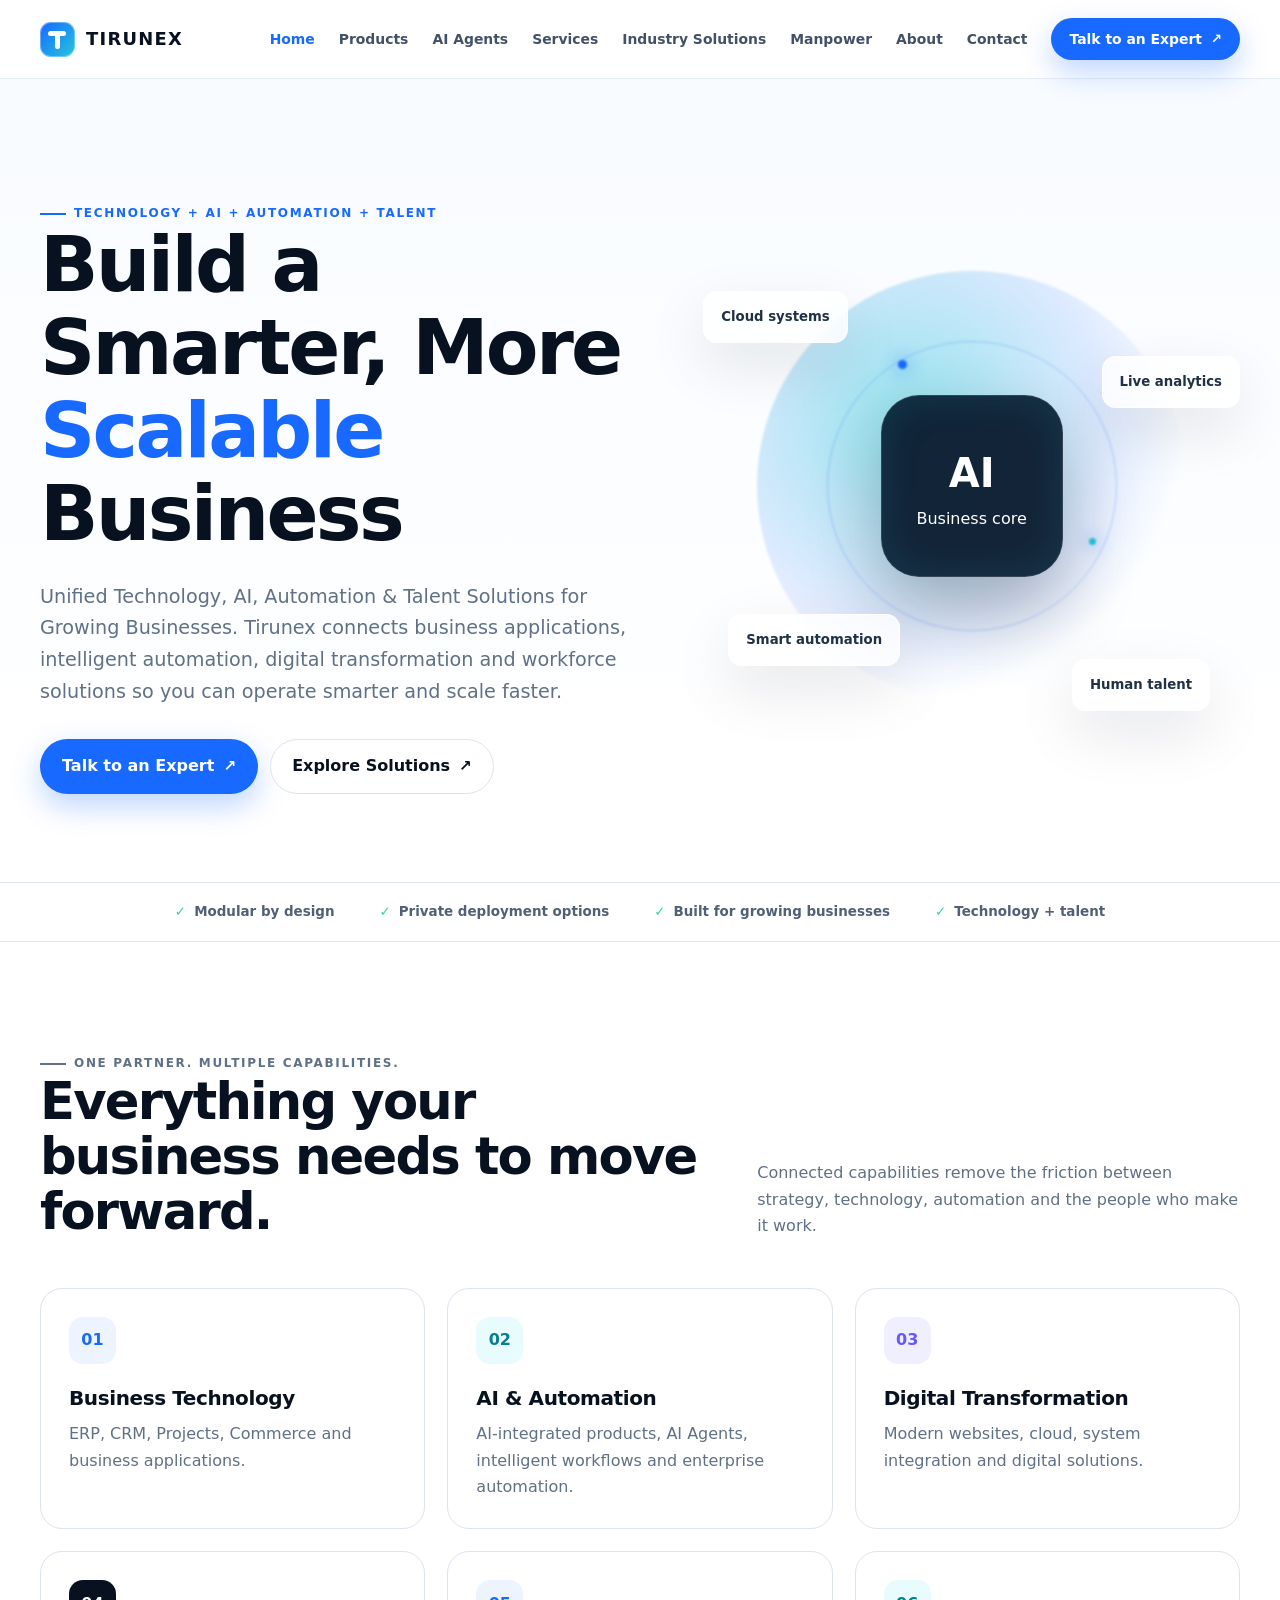
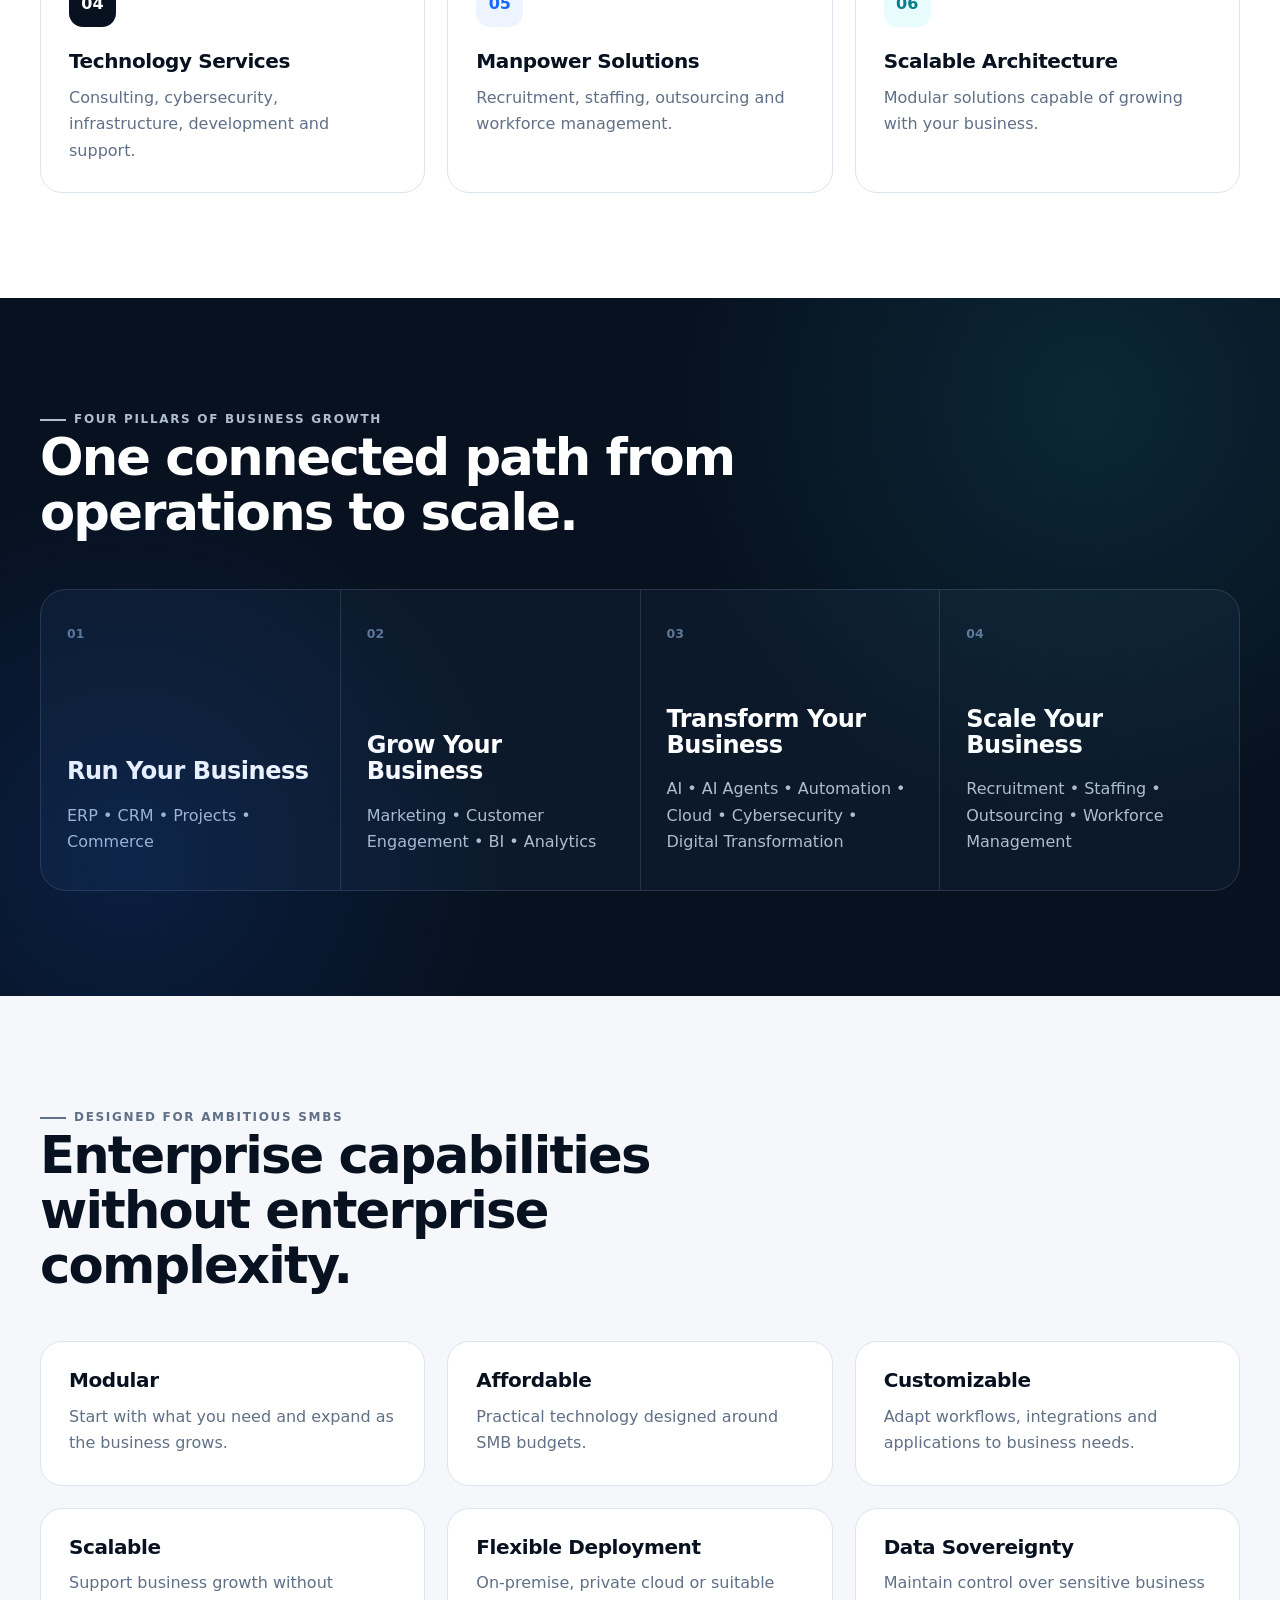
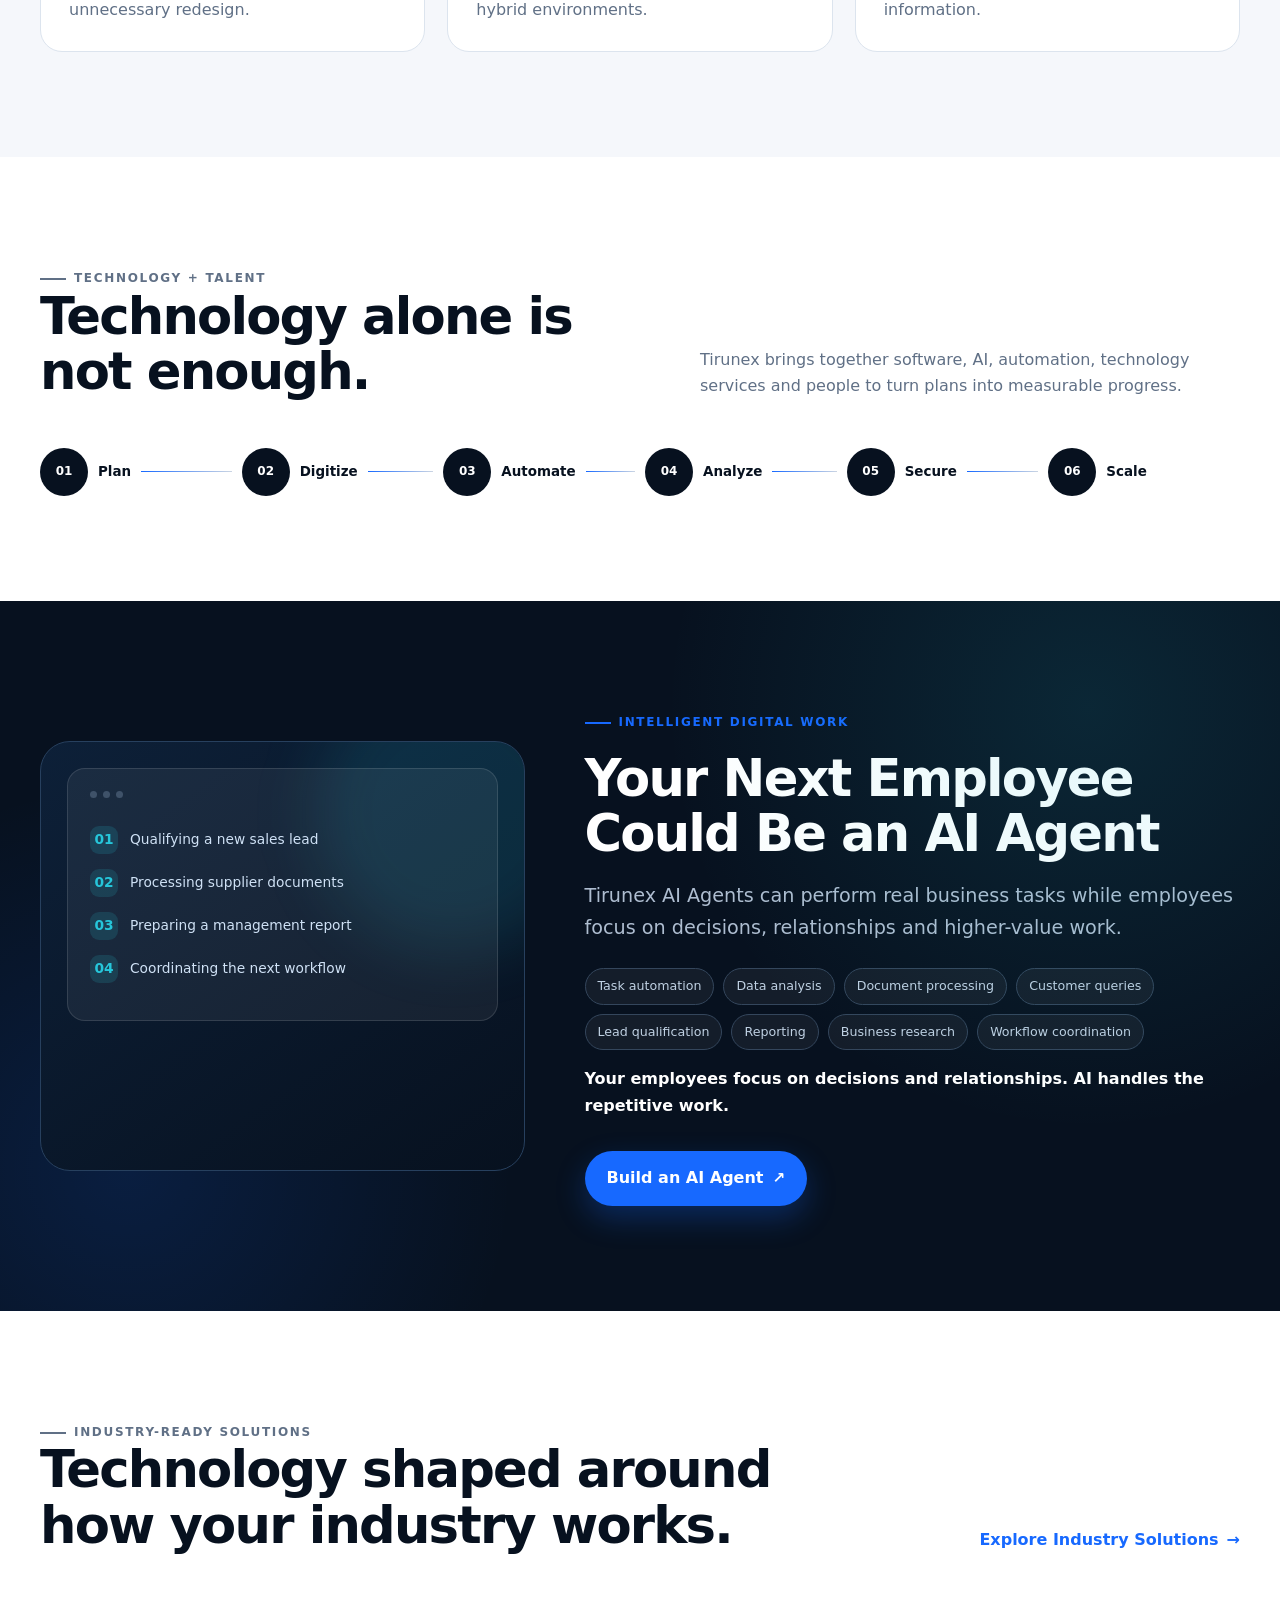
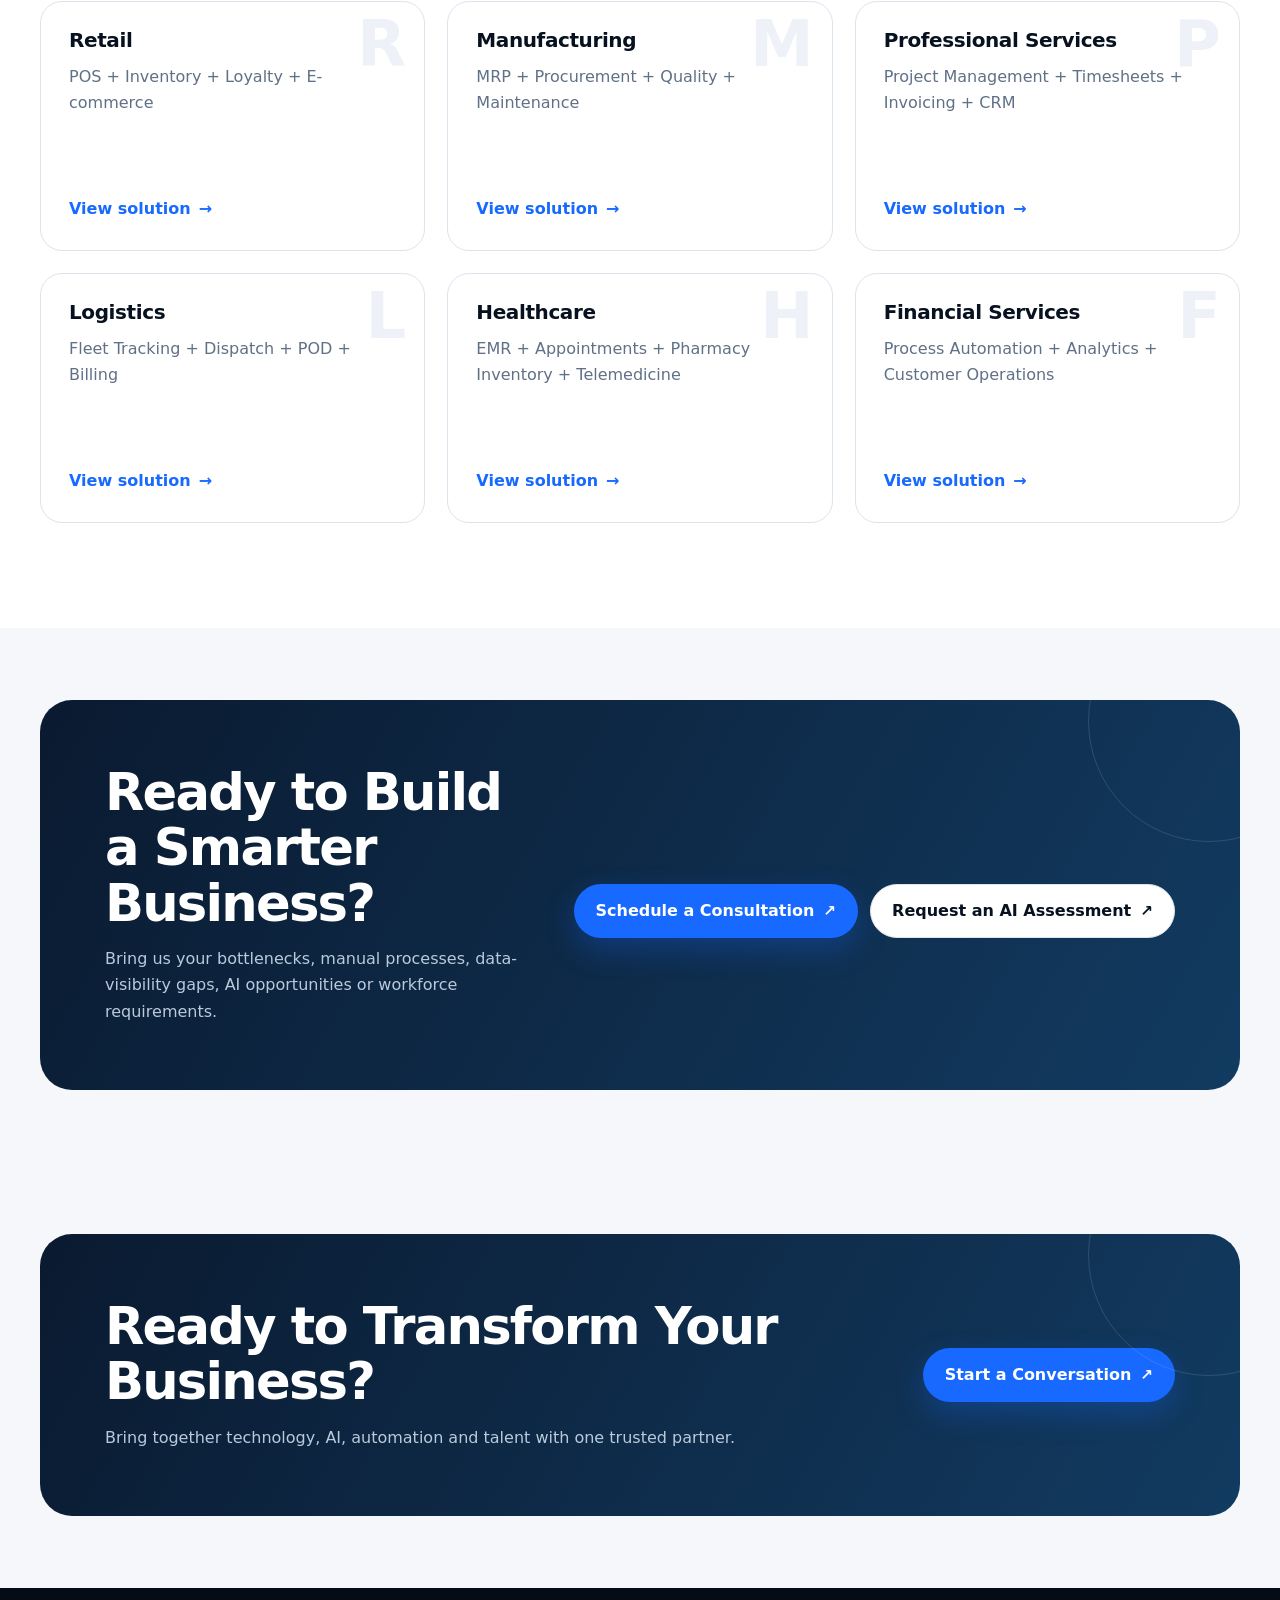
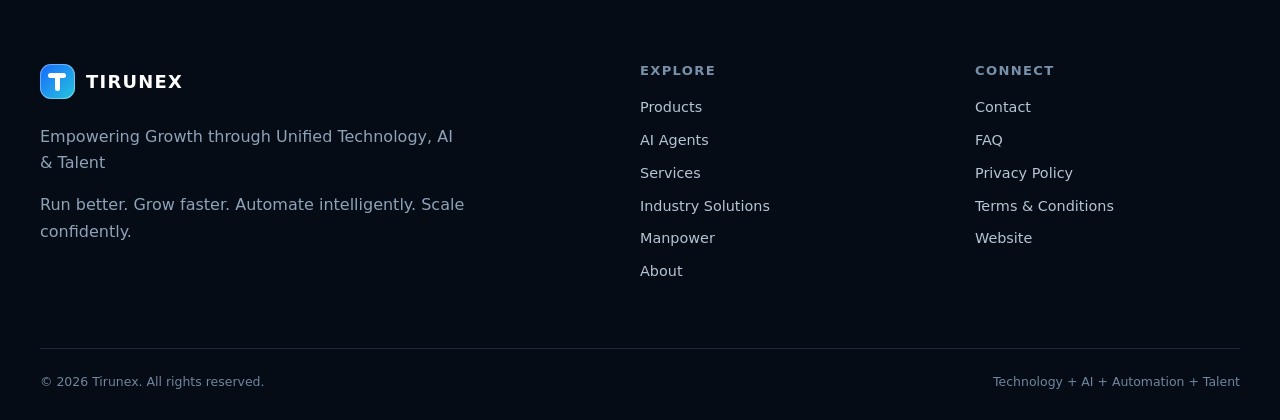
==== index.html @ 5aa8005c "Add new pages for Industries, Manpower, Services, Privacy Policy, Terms & Conditions, and Products; " ====
<!doctype html><html lang="en"><head><meta charset="utf-8"><meta name="viewport" content="width=device-width,initial-scale=1"><title>Tirunex | Technology, AI, Automation & Talent</title><meta name="description" content="Unified technology, AI, automation and talent solutions that help growing businesses run better and scale confidently."><meta property="og:title" content="Tirunex - Build a Smarter, More Scalable Business"><meta property="og:description" content="Technology, AI, automation and talent solutions for growing businesses."><meta property="og:type" content="website"><link rel="canonical" href="https://your-domain.example/"><link rel="icon" href="assets/favicon.svg"><link rel="stylesheet" href="css/style.css"><link rel="stylesheet" href="css/responsive.css"><script src="js/main.js" defer></script></head><body data-page="home"><div data-header></div><main id="main">
<section class="hero"><div class="container hero-grid"><div class="hero-copy reveal"><p class="eyebrow">Technology + AI + Automation + Talent</p><h1>Build a Smarter, More <em>Scalable</em> Business</h1><p class="lead">Unified Technology, AI, Automation & Talent Solutions for Growing Businesses. Tirunex connects business applications, intelligent automation, digital transformation and workforce solutions so you can operate smarter and scale faster.</p><div class="btn-row"><a class="btn btn-primary" href="contact.html#contact-form">Talk to an Expert</a><a class="btn btn-secondary" href="#capabilities">Explore Solutions</a></div></div><div class="hero-art reveal" aria-label="Conceptual visualization connecting AI, cloud, analytics, automation and people"><div class="orb orb-a"></div><div class="orb orb-b"></div><div class="core"><span><strong>AI</strong>Business core</span></div><div class="float-card fc-1">Cloud systems</div><div class="float-card fc-2">Live analytics</div><div class="float-card fc-3">Smart automation</div><div class="float-card fc-4">Human talent</div></div></div></section>
<div class="trust-strip"><div class="container trust-items"><span>Modular by design</span><span>Private deployment options</span><span>Built for growing businesses</span><span>Technology + talent</span></div></div>
<section class="section" id="capabilities"><div class="container"><div class="section-head reveal"><div><p class="eyebrow">One partner. Multiple capabilities.</p><h2>Everything your business needs to move forward.</h2></div><p>Connected capabilities remove the friction between strategy, technology, automation and the people who make it work.</p></div><div class="grid-3"><article class="card reveal"><span class="icon">01</span><h3>Business Technology</h3><p>ERP, CRM, Projects, Commerce and business applications.</p></article><article class="card reveal"><span class="icon cyan">02</span><h3>AI & Automation</h3><p>AI-integrated products, AI Agents, intelligent workflows and enterprise automation.</p></article><article class="card reveal"><span class="icon indigo">03</span><h3>Digital Transformation</h3><p>Modern websites, cloud, system integration and digital solutions.</p></article><article class="card reveal"><span class="icon dark">04</span><h3>Technology Services</h3><p>Consulting, cybersecurity, infrastructure, development and support.</p></article><article class="card reveal"><span class="icon">05</span><h3>Manpower Solutions</h3><p>Recruitment, staffing, outsourcing and workforce management.</p></article><article class="card reveal"><span class="icon cyan">06</span><h3>Scalable Architecture</h3><p>Modular solutions capable of growing with your business.</p></article></div></div></section>
<section class="section section-dark"><div class="container"><div class="section-head reveal"><div><p class="eyebrow">Four pillars of business growth</p><h2>One connected path from operations to scale.</h2></div></div><div class="pillar-grid reveal"><article class="pillar"><span class="num">01</span><h3>Run Your Business</h3><p>ERP &bull; CRM &bull; Projects &bull; Commerce</p></article><article class="pillar"><span class="num">02</span><h3>Grow Your Business</h3><p>Marketing &bull; Customer Engagement &bull; BI &bull; Analytics</p></article><article class="pillar"><span class="num">03</span><h3>Transform Your Business</h3><p>AI &bull; AI Agents &bull; Automation &bull; Cloud &bull; Cybersecurity &bull; Digital Transformation</p></article><article class="pillar"><span class="num">04</span><h3>Scale Your Business</h3><p>Recruitment &bull; Staffing &bull; Outsourcing &bull; Workforce Management</p></article></div></div></section>
<section class="section section-muted"><div class="container"><div class="section-head reveal"><div><p class="eyebrow">Designed for ambitious SMBs</p><h2>Enterprise capabilities without enterprise complexity.</h2></div></div><div class="grid-3"><article class="card reveal"><h3>Modular</h3><p>Start with what you need and expand as the business grows.</p></article><article class="card reveal"><h3>Affordable</h3><p>Practical technology designed around SMB budgets.</p></article><article class="card reveal"><h3>Customizable</h3><p>Adapt workflows, integrations and applications to business needs.</p></article><article class="card reveal"><h3>Scalable</h3><p>Support business growth without unnecessary redesign.</p></article><article class="card reveal"><h3>Flexible Deployment</h3><p>On-premise, private cloud or suitable hybrid environments.</p></article><article class="card reveal"><h3>Data Sovereignty</h3><p>Maintain control over sensitive business information.</p></article></div></div></section>
<section class="section"><div class="container"><div class="section-head reveal"><div><p class="eyebrow">Technology + Talent</p><h2>Technology alone is not enough.</h2></div><p>Tirunex brings together software, AI, automation, technology services and people to turn plans into measurable progress.</p></div><div class="process reveal" aria-label="Tirunex transformation process"> <div class="process-step"><span>01</span><strong>Plan</strong></div><div class="process-step"><span>02</span><strong>Digitize</strong></div><div class="process-step"><span>03</span><strong>Automate</strong></div><div class="process-step"><span>04</span><strong>Analyze</strong></div><div class="process-step"><span>05</span><strong>Secure</strong></div><div class="process-step"><span>06</span><strong>Scale</strong></div></div></div></section>
<section class="section section-dark"><div class="container ai-panel"><div class="ai-visual reveal" aria-label="Conceptual AI Agent activity panel"><div class="terminal"><div class="terminal-bar"><i></i><i></i><i></i></div><div class="agent-line"><b>01</b><span>Qualifying a new sales lead</span></div><div class="agent-line"><b>02</b><span>Processing supplier documents</span></div><div class="agent-line"><b>03</b><span>Preparing a management report</span></div><div class="agent-line"><b>04</b><span>Coordinating the next workflow</span></div></div></div><div class="reveal"><p class="eyebrow">Intelligent digital work</p><h2>Your Next Employee Could Be an AI Agent</h2><p class="lead">Tirunex AI Agents can perform real business tasks while employees focus on decisions, relationships and higher-value work.</p><div class="tag-list"><span class="tag">Task automation</span><span class="tag">Data analysis</span><span class="tag">Document processing</span><span class="tag">Customer queries</span><span class="tag">Lead qualification</span><span class="tag">Reporting</span><span class="tag">Business research</span><span class="tag">Workflow coordination</span></div><p><strong>Your employees focus on decisions and relationships. AI handles the repetitive work.</strong></p><div class="btn-row"><a class="btn btn-primary" href="contact.html?topic=ai-agent#contact-form">Build an AI Agent</a></div></div></div></section>
<section class="section"><div class="container"><div class="section-head reveal"><div><p class="eyebrow">Industry-ready solutions</p><h2>Technology shaped around how your industry works.</h2></div><a class="text-link" href="industries.html">Explore Industry Solutions</a></div><div class="grid-3"><article class="card industry-card reveal"><span class="industry-code">R</span><h3>Retail</h3><p>POS + Inventory + Loyalty + E-commerce</p><a class="text-link" href="industries.html#retail">View solution</a></article><article class="card industry-card reveal"><span class="industry-code">M</span><h3>Manufacturing</h3><p>MRP + Procurement + Quality + Maintenance</p><a class="text-link" href="industries.html#manufacturing">View solution</a></article><article class="card industry-card reveal"><span class="industry-code">P</span><h3>Professional Services</h3><p>Project Management + Timesheets + Invoicing + CRM</p><a class="text-link" href="industries.html#professional-services">View solution</a></article><article class="card industry-card reveal"><span class="industry-code">L</span><h3>Logistics</h3><p>Fleet Tracking + Dispatch + POD + Billing</p><a class="text-link" href="industries.html#logistics">View solution</a></article><article class="card industry-card reveal"><span class="industry-code">H</span><h3>Healthcare</h3><p>EMR + Appointments + Pharmacy Inventory + Telemedicine</p><a class="text-link" href="industries.html#healthcare">View solution</a></article><article class="card industry-card reveal"><span class="industry-code">F</span><h3>Financial Services</h3><p>Process Automation + Analytics + Customer Operations</p><a class="text-link" href="industries.html#financial-services">View solution</a></article></div></div></section>
<section class="section-sm section-muted"><div class="container"><div class="cta-band reveal"><div><h2>Ready to Build a Smarter Business?</h2><p>Bring us your bottlenecks, manual processes, data-visibility gaps, AI opportunities or workforce requirements.</p></div><div class="btn-row"><a class="btn btn-primary" href="contact.html?topic=consultation#contact-form">Schedule a Consultation</a><a class="btn btn-secondary" href="contact.html?topic=ai-assessment#contact-form">Request an AI Assessment</a></div></div></div></section>
</main><div data-footer></div></body></html>
---- css/style.css ----
:root{--ink:#07111f;--navy:#09192d;--navy-2:#0e2945;--paper:#f5f7fb;--white:#fff;--muted:#607086;--line:#dce4ee;--blue:#1769ff;--cyan:#26c6da;--indigo:#6558ff;--green:#35d49a;--radius:22px;--shadow:0 22px 60px rgba(7,17,31,.1);--max:1200px}
*{box-sizing:border-box}html{scroll-behavior:smooth}body{margin:0;background:var(--white);color:var(--ink);font-family:Inter,ui-sans-serif,system-ui,-apple-system,"Segoe UI",sans-serif;font-size:16px;line-height:1.65;-webkit-font-smoothing:antialiased}body.menu-open{overflow:hidden}img,svg{max-width:100%}a{color:inherit;text-decoration:none}button,input,select,textarea{font:inherit}button{cursor:pointer}.container{width:min(calc(100% - 40px),var(--max));margin-inline:auto}.skip-link{position:fixed;z-index:999;left:16px;top:-80px;padding:12px 18px;background:var(--white);color:var(--ink);border-radius:10px}.skip-link:focus{top:12px}.eyebrow{display:inline-flex;align-items:center;gap:8px;margin:0 0 18px;color:var(--blue);font-size:.75rem;font-weight:800;letter-spacing:.14em;text-transform:uppercase}.eyebrow:before{content:"";width:26px;height:2px;background:currentColor}.section{padding:105px 0}.section-sm{padding:72px 0}.section-dark{background:var(--ink);color:var(--white);position:relative;overflow:hidden}.section-dark:before{content:"";position:absolute;inset:0;background:radial-gradient(circle at 85% 15%,rgba(38,198,218,.12),transparent 34%),radial-gradient(circle at 10% 80%,rgba(23,105,255,.15),transparent 30%);pointer-events:none}.section-muted{background:var(--paper)}.section-head{display:flex;justify-content:space-between;align-items:end;gap:40px;margin-bottom:48px}.section-head>div{max-width:760px}.section-head p{max-width:540px;margin:0;color:var(--muted)}.section-dark .section-head p,.section-dark .lead{color:#aebdd0}h1,h2,h3{line-height:1.08;margin:0;letter-spacing:-.035em}h1{font-size:clamp(2.9rem,6vw,5.8rem);font-weight:760}h2{font-size:clamp(2.15rem,4vw,3.8rem);font-weight:740}h3{font-size:1.25rem;letter-spacing:-.02em}.lead{font-size:clamp(1.06rem,1.5vw,1.25rem);color:var(--muted);max-width:720px}.kicker{color:var(--blue);font-weight:750}.btn-row{display:flex;gap:12px;flex-wrap:wrap;margin-top:32px}.btn{min-height:50px;padding:13px 21px;border:1px solid transparent;border-radius:999px;display:inline-flex;align-items:center;justify-content:center;gap:9px;font-weight:750;transition:transform .2s,box-shadow .2s,background .2s}.btn:after{content:"\2197";font-size:.95em}.btn:hover{transform:translateY(-2px)}.btn-primary{background:var(--blue);color:white;box-shadow:0 12px 30px rgba(23,105,255,.28)}.btn-primary:hover{background:#0758e8}.btn-secondary{border-color:var(--line);background:white;color:var(--ink)}.section-dark .btn-secondary{background:transparent;border-color:#526176;color:#fff}.btn-small{min-height:42px;padding:9px 17px}.text-link{color:var(--blue);font-weight:750;display:inline-flex;gap:8px;align-items:center}.text-link:after{content:"\2192"}.site-header{position:sticky;top:0;z-index:100;background:rgba(255,255,255,.9);backdrop-filter:blur(18px);border-bottom:1px solid rgba(220,228,238,.7);transition:box-shadow .2s}.site-header.scrolled{box-shadow:0 10px 35px rgba(7,17,31,.08)}.nav-wrap{height:78px;display:flex;align-items:center;gap:30px}.brand{display:inline-flex;align-items:center;gap:11px;font-weight:850;letter-spacing:.07em;font-size:1.12rem}.brand-mark{width:35px;height:35px;position:relative;border-radius:11px;background:linear-gradient(135deg,var(--blue),var(--cyan));box-shadow:inset 0 0 0 1px rgba(255,255,255,.35)}.brand-mark:before,.brand-mark:after{content:"";position:absolute;background:white;border-radius:3px}.brand-mark:before{width:18px;height:5px;left:8px;top:9px}.brand-mark:after{width:5px;height:18px;left:15px;top:9px}.nav{display:flex;align-items:center;gap:24px;margin-left:auto}.nav a{font-size:.87rem;font-weight:650;color:#425169;white-space:nowrap}.nav a:hover,.nav a.active{color:var(--blue)}.nav .btn{color:white}.menu-toggle{display:none;margin-left:auto;width:46px;height:46px;border:1px solid var(--line);border-radius:50%;background:white;align-items:center;justify-content:center}.menu-toggle span,.menu-toggle span:before,.menu-toggle span:after{width:19px;height:2px;background:var(--ink);display:block;position:relative;transition:.2s}.menu-toggle span:before,.menu-toggle span:after{content:"";position:absolute;left:0}.menu-toggle span:before{top:-6px}.menu-toggle span:after{top:6px}.menu-toggle[aria-expanded=true] span{background:transparent}.menu-toggle[aria-expanded=true] span:before{top:0;transform:rotate(45deg)}.menu-toggle[aria-expanded=true] span:after{top:0;transform:rotate(-45deg)}.hero{min-height:760px;padding:100px 0 88px;background:linear-gradient(180deg,#f8fbff 0%,#fff 90%);position:relative;overflow:hidden}.hero-grid{display:grid;grid-template-columns:1.05fr .95fr;align-items:center;gap:70px}.hero-copy p{margin:25px 0 0}.hero-copy h1 em{font-style:normal;color:var(--blue)}.hero-art{height:520px;position:relative;display:grid;place-items:center}.orb{position:absolute;border-radius:50%;filter:blur(1px)}.orb-a{width:430px;height:430px;background:radial-gradient(circle at 35% 35%,rgba(38,198,218,.48),rgba(23,105,255,.12) 50%,transparent 70%);animation:float 9s ease-in-out infinite}.orb-b{width:290px;height:290px;border:1px solid rgba(23,105,255,.25);animation:spin 24s linear infinite}.orb-b:before,.orb-b:after{content:"";position:absolute;border-radius:50%;background:var(--blue);box-shadow:0 0 18px var(--blue)}.orb-b:before{width:9px;height:9px;top:18px;left:70px}.orb-b:after{width:7px;height:7px;right:20px;bottom:85px;background:var(--cyan)}.core{position:relative;width:182px;height:182px;border-radius:38px;background:rgba(8,24,44,.94);color:white;display:grid;place-items:center;text-align:center;box-shadow:0 35px 70px rgba(7,17,31,.28),inset 0 0 40px rgba(38,198,218,.12);border:1px solid rgba(255,255,255,.15);z-index:2}.core strong{font-size:2.5rem;display:block}.float-card{position:absolute;z-index:3;padding:14px 17px;border:1px solid rgba(255,255,255,.9);background:rgba(255,255,255,.8);backdrop-filter:blur(16px);border-radius:14px;box-shadow:var(--shadow);font-size:.83rem;font-weight:750;color:#203148}.fc-1{top:65px;left:0}.fc-2{right:0;top:130px}.fc-3{bottom:80px;left:25px}.fc-4{right:30px;bottom:35px}.trust-strip{border-block:1px solid var(--line);padding:18px 0}.trust-items{display:flex;justify-content:center;gap:18px 45px;flex-wrap:wrap;color:#516078;font-size:.84rem;font-weight:700}.trust-items span:before{content:"\2713";color:var(--green);margin-right:8px}.grid-2{display:grid;grid-template-columns:repeat(2,1fr);gap:24px}.grid-3{display:grid;grid-template-columns:repeat(3,1fr);gap:22px}.grid-4{display:grid;grid-template-columns:repeat(4,1fr);gap:18px}.card{background:white;border:1px solid var(--line);border-radius:var(--radius);padding:28px;transition:transform .25s,box-shadow .25s,border-color .25s}.card:hover{transform:translateY(-5px);box-shadow:var(--shadow);border-color:#c4d5ec}.card p{margin:12px 0 0;color:var(--muted)}.icon{width:47px;height:47px;display:grid;place-items:center;border-radius:14px;margin-bottom:24px;background:#edf4ff;color:var(--blue);font-weight:850}.icon.cyan{background:#e8fbfd;color:#067e8d}.icon.indigo{background:#f0efff;color:var(--indigo)}.icon.dark{background:var(--ink);color:white}.pillar-grid{display:grid;grid-template-columns:repeat(4,1fr);gap:1px;background:#283548;border:1px solid #283548;border-radius:26px;overflow:hidden}.pillar{min-height:300px;padding:34px 26px;background:#0c192a;display:flex;flex-direction:column}.pillar .num{color:#5f7796;font-size:.78rem;font-weight:800}.pillar h3{font-size:1.5rem;margin:auto 0 18px;color:white}.pillar p{color:#aebdd0;margin:0}.process{display:flex;align-items:center;justify-content:space-between;gap:10px;margin-top:42px}.process-step{flex:1;min-width:0;display:flex;align-items:center;gap:10px}.process-step:not(:last-child):after{content:"";height:1px;background:linear-gradient(90deg,var(--blue),#cbd5e3);flex:1}.process-step span{width:48px;height:48px;flex:0 0 48px;border-radius:50%;display:grid;place-items:center;background:var(--ink);color:white;font-size:.75rem;font-weight:850}.process-step strong{font-size:.84rem}.ai-panel{display:grid;grid-template-columns:.85fr 1.15fr;gap:60px;align-items:center}.ai-visual{background:linear-gradient(145deg,#0d2038,#07111f);min-height:430px;border:1px solid #27405e;border-radius:30px;padding:26px;position:relative;overflow:hidden}.ai-visual:before{content:"";position:absolute;width:280px;height:280px;border-radius:50%;background:rgba(38,198,218,.12);filter:blur(30px);right:-70px;top:-70px}.terminal{position:relative;background:rgba(255,255,255,.06);border:1px solid rgba(255,255,255,.12);border-radius:18px;padding:22px;color:#cfe1f5}.terminal-bar{display:flex;gap:6px;margin-bottom:28px}.terminal-bar i{width:7px;height:7px;border-radius:50%;background:#3f5269}.agent-line{display:flex;align-items:center;gap:12px;margin:15px 0;font-size:.86rem}.agent-line b{display:grid;place-items:center;width:28px;height:28px;border-radius:9px;background:rgba(38,198,218,.15);color:var(--cyan)}.tag-list{display:flex;gap:9px;flex-wrap:wrap;margin-top:24px}.tag{border:1px solid var(--line);border-radius:999px;padding:7px 12px;font-size:.79rem;color:#4b5b70;background:#fff}.section-dark .tag{background:rgba(255,255,255,.05);border-color:#34465c;color:#bfd0e2}.industry-card{min-height:250px;display:flex;flex-direction:column;position:relative;overflow:hidden}.industry-card .text-link{margin-top:auto;padding-top:24px}.industry-code{position:absolute;right:18px;top:10px;color:#eef2f8;font-weight:900;font-size:4rem;line-height:1}.cta-band{border-radius:32px;background:linear-gradient(120deg,#0a1a30,#123b61);color:white;padding:65px;display:grid;grid-template-columns:1fr auto;gap:40px;align-items:center;position:relative;overflow:hidden}.cta-band:after{content:"";position:absolute;width:240px;height:240px;border:1px solid rgba(255,255,255,.13);border-radius:50%;right:-90px;top:-100px}.cta-band p{color:#b9cadc;margin:15px 0 0}.page-hero{padding:105px 0 82px;background:var(--ink);color:white;position:relative;overflow:hidden}.page-hero:after{content:"";position:absolute;width:620px;height:620px;right:-230px;top:-350px;border-radius:50%;background:radial-gradient(circle,rgba(38,198,218,.24),rgba(23,105,255,.08) 50%,transparent 70%)}.page-hero .container{position:relative;z-index:1}.page-hero h1{max-width:900px}.page-hero p{color:#b4c3d5;margin:25px 0 0}.breadcrumbs{font-size:.78rem;color:#8fa3bb;margin-bottom:32px}.breadcrumbs a{color:#b9cadc}.product-nav{position:sticky;top:78px;z-index:50;background:rgba(255,255,255,.94);border-bottom:1px solid var(--line);overflow:auto}.product-nav .container{display:flex;gap:25px;white-space:nowrap}.product-nav a{padding:16px 0;font-size:.82rem;font-weight:700;color:#5c6b7f}.product-nav a:hover{color:var(--blue)}.product-block{display:grid;grid-template-columns:.72fr 1.28fr;gap:55px;align-items:start;padding:50px 0;border-top:1px solid var(--line)}.product-block:first-child{border-top:0}.product-label{color:var(--blue);font-size:.75rem;font-weight:850;text-transform:uppercase;letter-spacing:.12em}.feature-groups{display:grid;grid-template-columns:repeat(2,1fr);gap:14px}.feature-group{background:var(--paper);border:1px solid var(--line);border-radius:16px;padding:19px}.feature-group strong{display:block;margin-bottom:8px}.feature-group ul,.check-list{list-style:none;margin:0;padding:0}.feature-group li,.check-list li{color:#57677c;font-size:.9rem;margin:6px 0;padding-left:20px;position:relative}.feature-group li:before,.check-list li:before{content:"";position:absolute;left:0;top:.68em;width:6px;height:6px;border-radius:50%;background:var(--cyan)}.concept{margin-top:28px;border:1px solid var(--line);border-radius:22px;background:#f9fbfe;padding:20px}.concept-head{display:flex;justify-content:space-between;font-size:.74rem;color:#718096;margin-bottom:18px}.mini-chart{height:90px;display:flex;align-items:end;gap:8px}.mini-chart i{flex:1;border-radius:5px 5px 2px 2px;background:linear-gradient(var(--cyan),var(--blue));opacity:.8}.workflow{display:grid;grid-template-columns:repeat(7,1fr);align-items:center;gap:28px;margin-top:50px}.workflow-node{position:relative;min-height:130px;padding:20px 12px;border:1px solid #39506b;border-radius:18px;background:rgba(255,255,255,.05);display:grid;place-items:center;text-align:center;font-weight:750}.workflow-node:not(:last-child):after{content:"\2192";position:absolute;right:-25px;color:var(--cyan);font-size:1.4rem}.workflow-node b{display:block;color:var(--cyan);font-size:.72rem;margin-bottom:8px}.security-panel{padding:54px;border:1px solid #31465f;border-radius:30px;background:linear-gradient(145deg,rgba(23,105,255,.12),rgba(255,255,255,.03));display:grid;grid-template-columns:1fr 1fr;gap:55px}.service-row{display:grid;grid-template-columns:120px 1fr 1.3fr;gap:38px;padding:36px 0;border-top:1px solid var(--line)}.service-num{font-size:.78rem;color:var(--blue);font-weight:850}.service-row .tag-list{margin-top:0}.industry-detail{display:grid;grid-template-columns:.8fr 1.2fr;gap:55px;padding:75px 0;border-bottom:1px solid var(--line)}.industry-detail:nth-child(even){direction:rtl}.industry-detail>*{direction:ltr}.industry-side{padding:28px;border-radius:24px;background:var(--ink);color:white}.industry-side p{color:#aebdd0}.detail-grid{display:grid;grid-template-columns:repeat(2,1fr);gap:14px}.detail-card{padding:20px;background:var(--paper);border-radius:16px}.detail-card small{display:block;color:var(--blue);font-weight:850;text-transform:uppercase;letter-spacing:.1em}.detail-card p{margin:7px 0 0;color:var(--muted)}.quote{font-size:clamp(1.7rem,3.5vw,3rem);line-height:1.2;letter-spacing:-.035em}.form-wrap{display:grid;grid-template-columns:.7fr 1.3fr;gap:70px}.form-card{border:1px solid var(--line);border-radius:28px;padding:36px;box-shadow:var(--shadow)}.field-grid{display:grid;grid-template-columns:repeat(2,1fr);gap:20px}.field{display:flex;flex-direction:column;gap:7px}.field.full{grid-column:1/-1}.field label{font-size:.84rem;font-weight:750}.field input,.field select,.field textarea{width:100%;border:1px solid #cfd9e6;border-radius:12px;padding:13px 14px;background:#fbfcfe;color:var(--ink);outline:none}.field textarea{min-height:135px;resize:vertical}.field input:focus,.field select:focus,.field textarea:focus{border-color:var(--blue);box-shadow:0 0 0 3px rgba(23,105,255,.12)}.field-error{min-height:1em;color:#b42318;font-size:.76rem}.form-status{margin-top:17px;padding:12px 15px;border-radius:10px;display:none}.form-status.success{display:block;background:#eafbf4;color:#087b55}.form-status.error{display:block;background:#fff0ef;color:#a72b22}.faq-list{max-width:900px;margin:auto}.faq-item{border-bottom:1px solid var(--line)}.faq-button{width:100%;padding:26px 5px;border:0;background:none;display:flex;justify-content:space-between;text-align:left;gap:20px;font-weight:750;color:var(--ink)}.faq-button span:last-child{font-size:1.4rem;color:var(--blue);transition:transform .2s}.faq-button[aria-expanded=true] span:last-child{transform:rotate(45deg)}.faq-panel{display:grid;grid-template-rows:0fr;transition:grid-template-rows .25s}.faq-panel>div{overflow:hidden}.faq-panel p{color:var(--muted);margin:0;padding:0 38px 25px 5px}.faq-panel.open{grid-template-rows:1fr}.legal{max-width:820px}.legal h2{font-size:1.65rem;margin-top:42px}.legal p,.legal li{color:var(--muted)}.notice{padding:18px;border-left:3px solid var(--blue);background:#edf4ff;border-radius:0 12px 12px 0}.site-footer{background:#050c16;color:white;padding:76px 0 28px}.footer-grid{display:grid;grid-template-columns:1.4fr .7fr .7fr;gap:70px}.footer-brand p{color:#8fa2b8;max-width:430px}.footer-links h3{font-size:.82rem;text-transform:uppercase;letter-spacing:.1em;color:#7890a9;margin-bottom:18px}.footer-links a{display:block;color:#b6c4d4;margin:9px 0;font-size:.9rem}.footer-links a:hover{color:white}.footer-bottom{margin-top:55px;padding-top:23px;border-top:1px solid #1d2a3b;display:flex;justify-content:space-between;color:#71859e;font-size:.78rem}.to-top{position:fixed;right:20px;bottom:20px;width:46px;height:46px;border:0;border-radius:50%;background:var(--ink);color:white;box-shadow:var(--shadow);opacity:0;pointer-events:none;transform:translateY(10px);transition:.2s;z-index:80}.to-top.show{opacity:1;pointer-events:auto;transform:none}.reveal{opacity:1;transform:none}.reveal-ready .reveal{opacity:0;transform:translateY(18px);transition:opacity .55s,transform .55s}.reveal-ready .reveal.visible{opacity:1;transform:none}.sr-only{position:absolute;width:1px;height:1px;padding:0;margin:-1px;overflow:hidden;clip:rect(0,0,0,0);white-space:nowrap;border:0}:focus-visible{outline:3px solid rgba(23,105,255,.45);outline-offset:3px}
@keyframes float{50%{transform:translateY(-16px) scale(1.02)}}@keyframes spin{to{transform:rotate(360deg)}}
@media(prefers-reduced-motion:reduce){html{scroll-behavior:auto}*,*:before,*:after{animation:none!important;transition:none!important}.reveal{opacity:1;transform:none}}
---- css/responsive.css ----
@media(max-width:1080px){.nav{gap:15px}.nav a{font-size:.8rem}.nav .btn{display:none}.hero-grid{gap:30px}.grid-4{grid-template-columns:repeat(2,1fr)}.pillar-grid{grid-template-columns:repeat(2,1fr)}.workflow{grid-template-columns:repeat(4,1fr)}.workflow-node:nth-child(4):after{display:none}.service-row{grid-template-columns:70px 1fr 1.2fr}}
@media(max-width:820px){.section{padding:78px 0}.nav-wrap{height:70px}.menu-toggle{display:flex}.nav{position:fixed;inset:70px 0 auto 0;display:flex;flex-direction:column;align-items:stretch;gap:0;padding:18px 20px 28px;background:white;border-bottom:1px solid var(--line);box-shadow:0 20px 50px rgba(7,17,31,.12);transform:translateY(-130%);visibility:hidden;transition:.25s}.nav.open{transform:none;visibility:visible}.nav a{padding:11px;font-size:1rem}.nav .btn{display:flex;margin-top:10px}.hero{min-height:auto;padding:75px 0}.hero-grid,.ai-panel,.form-wrap,.security-panel{grid-template-columns:1fr}.hero-art{height:410px;order:-1}.orb-a{width:330px;height:330px}.section-head{display:block}.section-head p{margin-top:18px}.grid-3{grid-template-columns:repeat(2,1fr)}.process{flex-wrap:wrap}.process-step{flex-basis:30%}.process-step:nth-child(3):after{display:none}.cta-band{grid-template-columns:1fr;padding:45px}.product-nav{top:70px}.product-block,.industry-detail,.industry-detail:nth-child(even){grid-template-columns:1fr;direction:ltr}.service-row{grid-template-columns:50px 1fr}.service-row .tag-list{grid-column:2}.workflow{grid-template-columns:repeat(2,1fr)}.workflow-node:nth-child(2n):after{display:none}.workflow-node:nth-child(4):after{display:none}.footer-grid{grid-template-columns:1.2fr 1fr}.footer-brand{grid-column:1/-1}}
@media(max-width:560px){.container{width:min(calc(100% - 28px),var(--max))}h1{font-size:2.7rem}.hero{padding-top:55px}.hero-art{height:330px}.core{width:145px;height:145px;border-radius:30px}.core strong{font-size:2rem}.orb-a{width:260px;height:260px}.orb-b{width:220px;height:220px}.float-card{font-size:.7rem;padding:10px}.fc-1{top:30px}.fc-2{top:85px}.fc-3{bottom:50px}.fc-4{bottom:15px}.grid-2,.grid-3,.grid-4,.feature-groups,.detail-grid,.field-grid,.pillar-grid{grid-template-columns:1fr}.pillar{min-height:230px}.process{display:block}.process-step{margin:0 0 12px}.process-step:not(:last-child):after{height:28px;width:1px;position:absolute;left:24px;margin-top:48px}.workflow{grid-template-columns:1fr;gap:34px}.workflow-node{min-height:90px}.workflow-node:not(:last-child):after,.workflow-node:nth-child(2n):after,.workflow-node:nth-child(4):after{display:block;content:"\2193";right:50%;bottom:-31px;top:auto}.cta-band{padding:36px 24px}.btn-row .btn{width:100%}.page-hero{padding:75px 0 60px}.product-block{gap:28px}.service-row{grid-template-columns:1fr;gap:12px}.service-row .tag-list{grid-column:1}.industry-detail{padding:50px 0}.security-panel,.form-card{padding:25px}.footer-grid{grid-template-columns:1fr;gap:35px}.footer-brand{grid-column:auto}.footer-bottom{display:block}.footer-bottom span{display:block;margin-top:8px}}

body{overflow-x:hidden}@media(max-width:560px){.hero-grid>*,.form-wrap>*,.field-grid>*{min-width:0}.eyebrow{max-width:100%;flex-wrap:wrap}.float-card{max-width:112px}}
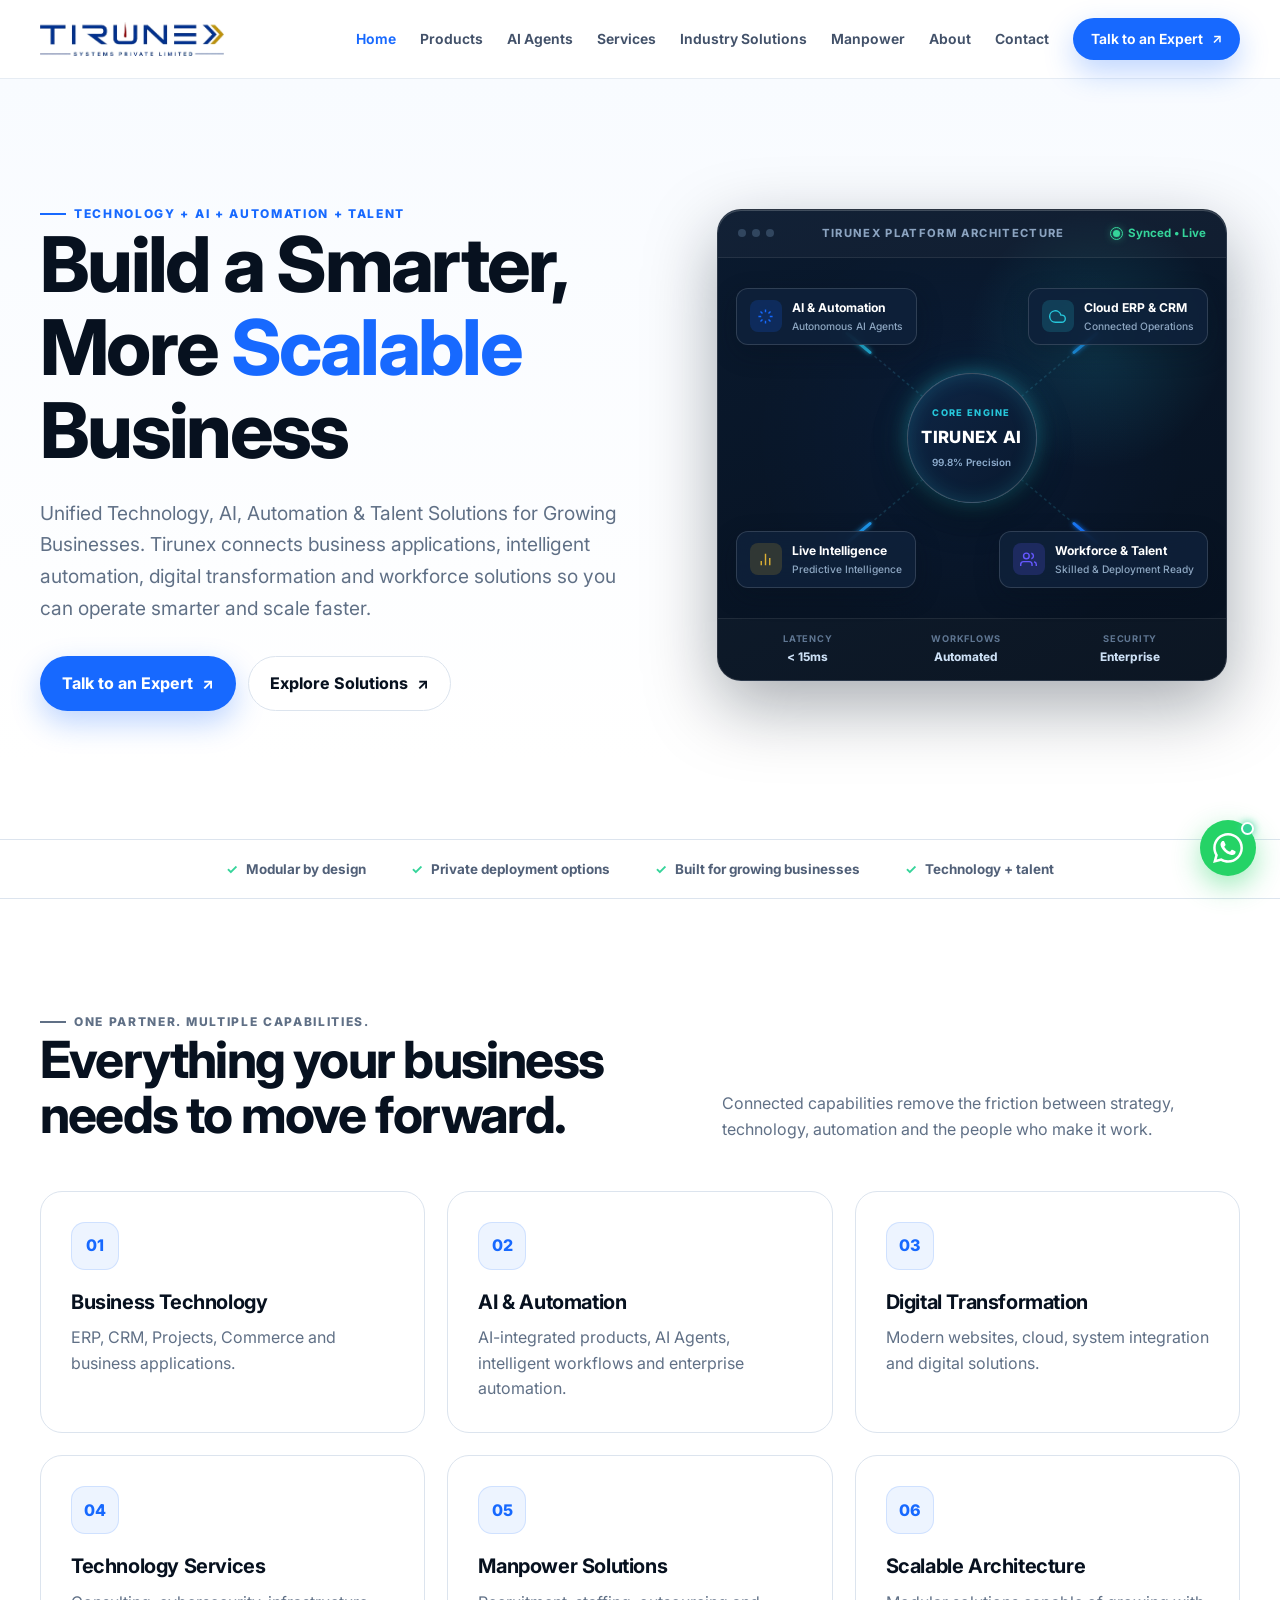
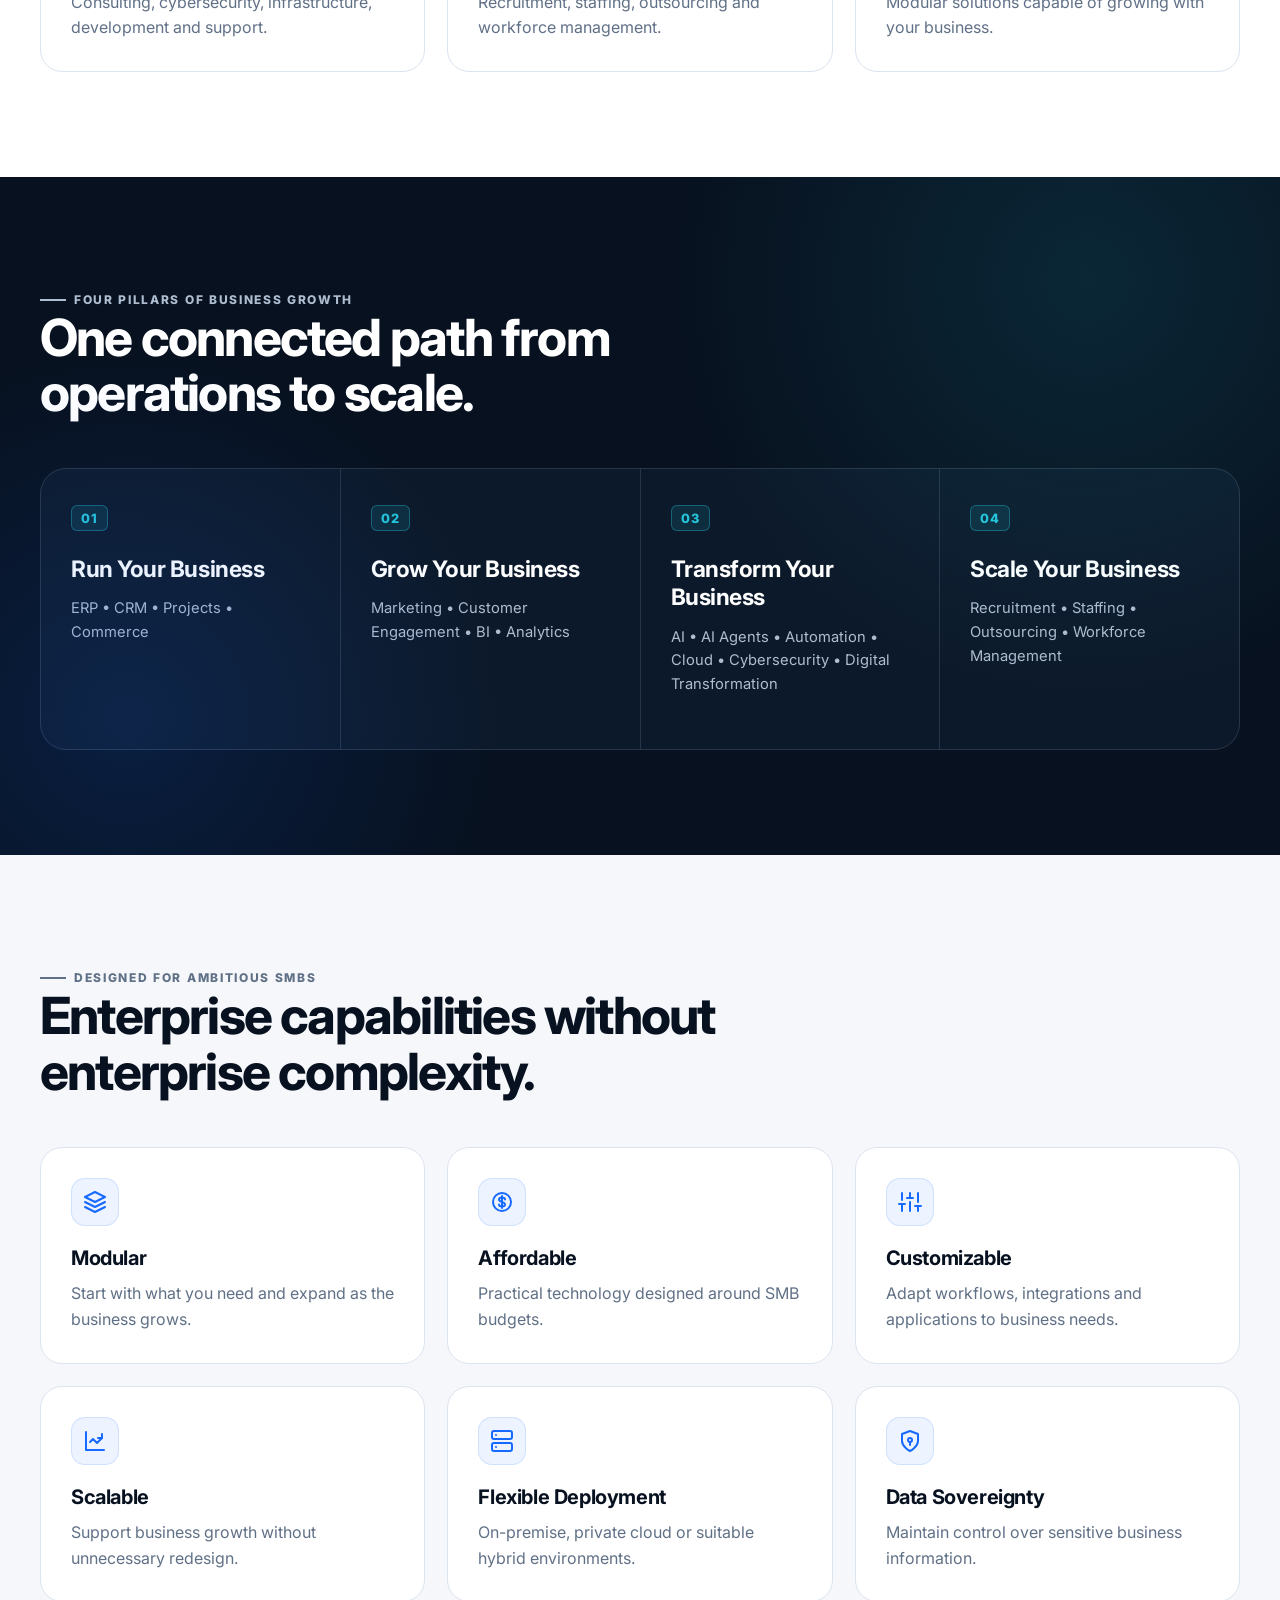
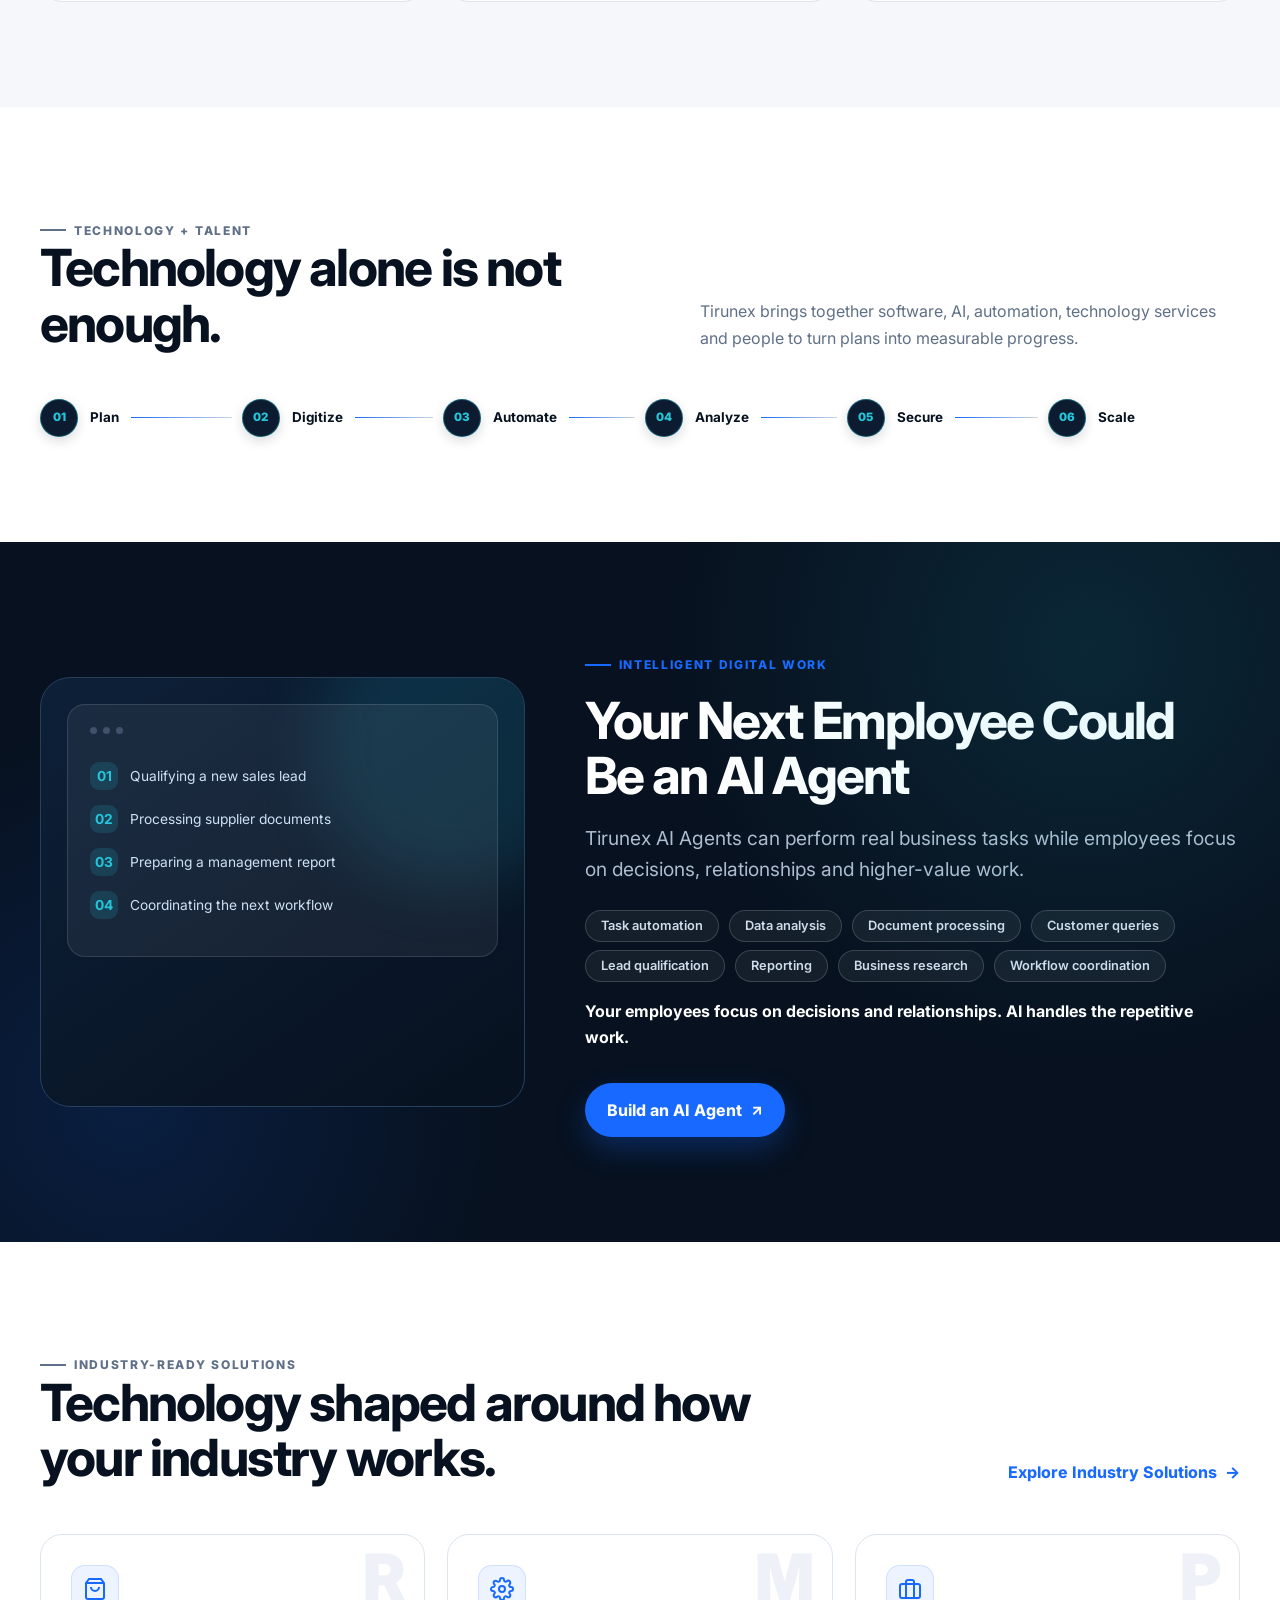
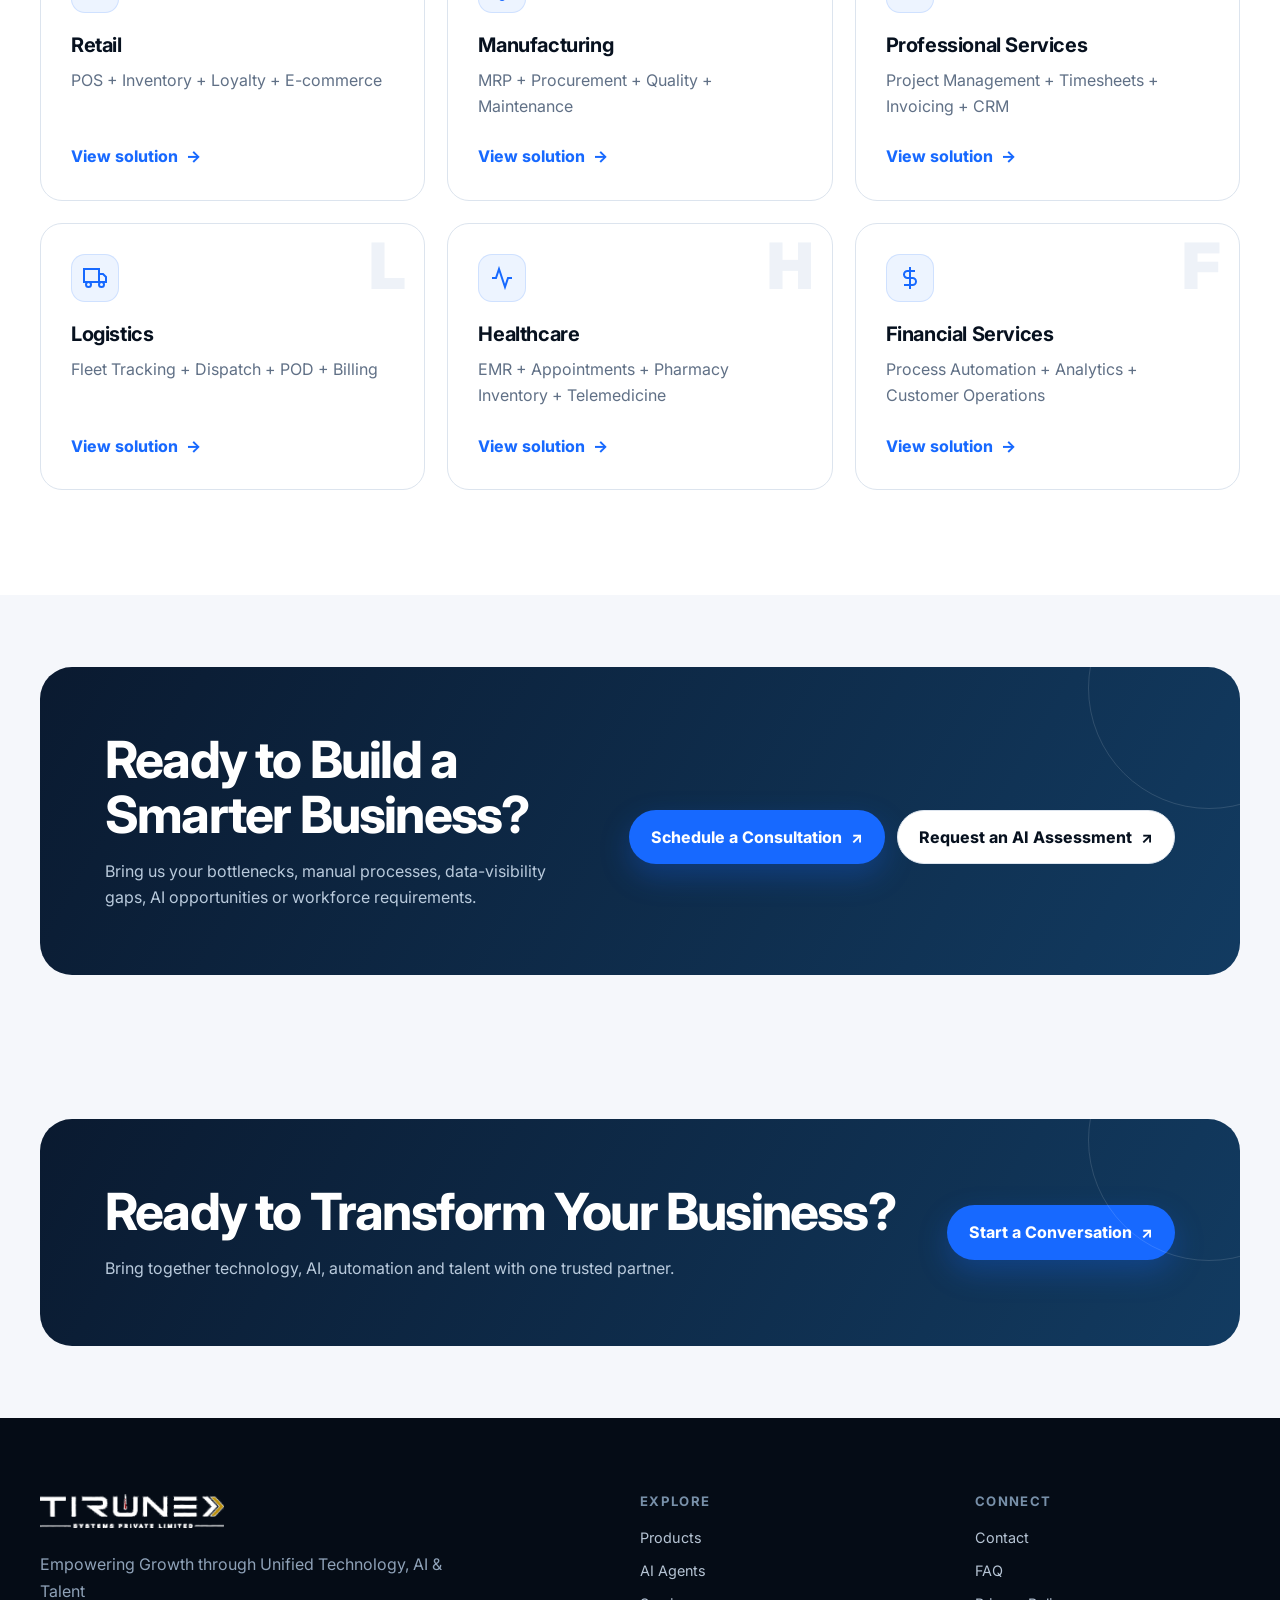
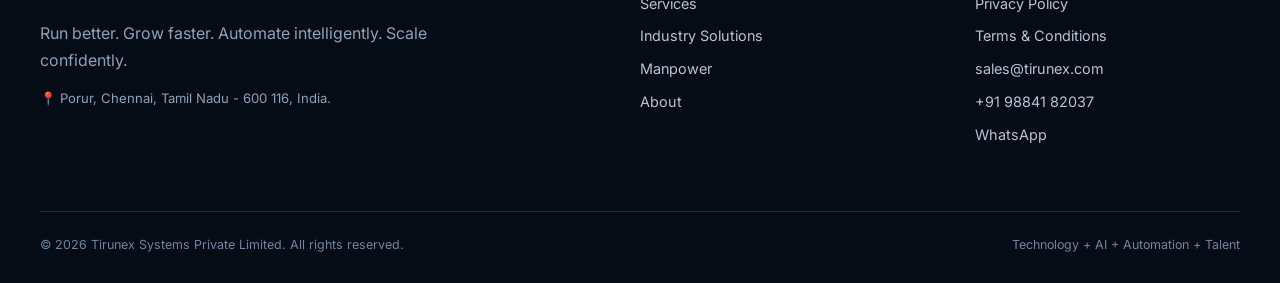
==== commit 612d2339: "Update website content, pages, styling, and brand assets" ====
--- a/index.html
+++ b/index.html
@@ -1,11 +1,11 @@
-<!doctype html><html lang="en"><head><meta charset="utf-8"><meta name="viewport" content="width=device-width,initial-scale=1"><title>Tirunex | Technology, AI, Automation & Talent</title><meta name="description" content="Unified technology, AI, automation and talent solutions that help growing businesses run better and scale confidently."><meta property="og:title" content="Tirunex - Build a Smarter, More Scalable Business"><meta property="og:description" content="Technology, AI, automation and talent solutions for growing businesses."><meta property="og:type" content="website"><link rel="canonical" href="https://your-domain.example/"><link rel="icon" href="assets/favicon.svg"><link rel="stylesheet" href="css/style.css"><link rel="stylesheet" href="css/responsive.css"><script src="js/main.js" defer></script></head><body data-page="home"><div data-header></div><main id="main">
-<section class="hero"><div class="container hero-grid"><div class="hero-copy reveal"><p class="eyebrow">Technology + AI + Automation + Talent</p><h1>Build a Smarter, More <em>Scalable</em> Business</h1><p class="lead">Unified Technology, AI, Automation & Talent Solutions for Growing Businesses. Tirunex connects business applications, intelligent automation, digital transformation and workforce solutions so you can operate smarter and scale faster.</p><div class="btn-row"><a class="btn btn-primary" href="contact.html#contact-form">Talk to an Expert</a><a class="btn btn-secondary" href="#capabilities">Explore Solutions</a></div></div><div class="hero-art reveal" aria-label="Conceptual visualization connecting AI, cloud, analytics, automation and people"><div class="orb orb-a"></div><div class="orb orb-b"></div><div class="core"><span><strong>AI</strong>Business core</span></div><div class="float-card fc-1">Cloud systems</div><div class="float-card fc-2">Live analytics</div><div class="float-card fc-3">Smart automation</div><div class="float-card fc-4">Human talent</div></div></div></section>
+<!doctype html><html lang="en"><head><meta charset="utf-8"><meta name="viewport" content="width=device-width,initial-scale=1"><title>Tirunex | Technology, AI, Automation & Talent</title><meta name="description" content="Unified technology, AI, automation and talent solutions that help growing businesses run better and scale confidently."><meta property="og:title" content="Tirunex - Build a Smarter, More Scalable Business"><meta property="og:description" content="Technology, AI, automation and talent solutions for growing businesses."><meta property="og:type" content="website"><link rel="canonical" href="https://www.tirunex.com/"><link rel="icon" href="assets/favicon.svg"><link rel="preconnect" href="https://fonts.googleapis.com"><link rel="preconnect" href="https://fonts.gstatic.com" crossorigin><link href="https://fonts.googleapis.com/css2?family=Inter:wght@400;500;600;700;800&display=swap" rel="stylesheet"><link rel="stylesheet" href="css/style.css"><link rel="stylesheet" href="css/responsive.css"><script src="js/main.js" defer></script></head><body data-page="home"><div data-header></div><main id="main">
+<section class="hero"><div class="container hero-grid"><div class="hero-copy reveal"><p class="eyebrow">Technology + AI + Automation + Talent</p><h1>Build a Smarter, More <em>Scalable</em> Business</h1><p class="lead">Unified Technology, AI, Automation & Talent Solutions for Growing Businesses. Tirunex connects business applications, intelligent automation, digital transformation and workforce solutions so you can operate smarter and scale faster.</p><div class="btn-row"><a class="btn btn-primary" href="contact.html#contact-form">Talk to an Expert</a><a class="btn btn-secondary" href="#capabilities">Explore Solutions</a></div></div><div class="hero-visual reveal" aria-label="Tirunex Connected Intelligence Matrix"><div class="console-card"><div class="sheen-sweep"></div><div class="console-header"><div class="console-dots"><span></span><span></span><span></span></div><div class="console-title">TIRUNEX PLATFORM ARCHITECTURE</div><div class="console-status"><span class="status-dot"></span>Synced &bull; Live</div></div><div class="matrix-canvas"><svg class="matrix-svg" viewBox="0 0 460 360" fill="none" xmlns="http://www.w3.org/2000/svg"><defs><linearGradient id="lineBase" x1="0%" y1="0%" x2="100%" y2="100%"><stop offset="0%" stop-color="#3b5980" stop-opacity="0.35"/><stop offset="100%" stop-color="#26c6da" stop-opacity="0.15"/></linearGradient><linearGradient id="packetGrad" x1="0%" y1="0%" x2="100%" y2="100%"><stop offset="0%" stop-color="#26c6da"/><stop offset="100%" stop-color="#1769ff"/></linearGradient><filter id="packetGlow" x="-30%" y="-30%" width="160%" height="160%"><feGaussianBlur stdDeviation="2.5" result="blur"/><feMerge><feMergeNode in="blur"/><feMergeNode in="SourceGraphic"/></feMerge></filter></defs><line x1="105" y1="75" x2="230" y2="180" stroke="url(#lineBase)" stroke-width="1.5" stroke-dasharray="3 3"/><line x1="355" y1="75" x2="230" y2="180" stroke="url(#lineBase)" stroke-width="1.5" stroke-dasharray="3 3"/><line x1="105" y1="285" x2="230" y2="180" stroke="url(#lineBase)" stroke-width="1.5" stroke-dasharray="3 3"/><line x1="355" y1="285" x2="230" y2="180" stroke="url(#lineBase)" stroke-width="1.5" stroke-dasharray="3 3"/><line x1="105" y1="75" x2="230" y2="180" stroke="url(#packetGrad)" stroke-width="3" stroke-linecap="round" class="packet-line packet-1" filter="url(#packetGlow)"/><line x1="355" y1="75" x2="230" y2="180" stroke="url(#packetGrad)" stroke-width="3" stroke-linecap="round" class="packet-line packet-2" filter="url(#packetGlow)"/><line x1="105" y1="285" x2="230" y2="180" stroke="url(#packetGrad)" stroke-width="3" stroke-linecap="round" class="packet-line packet-3" filter="url(#packetGlow)"/><line x1="355" y1="285" x2="230" y2="180" stroke="url(#packetGrad)" stroke-width="3" stroke-linecap="round" class="packet-line packet-4" filter="url(#packetGlow)"/></svg><div class="matrix-core"><div class="core-radar"></div><div class="core-halo"></div><div class="core-inner"><span class="core-kicker">CORE ENGINE</span><strong>TIRUNEX AI</strong><span class="core-metric">99.8% Precision</span></div></div><div class="node node-top-left node-float-a"><div class="node-icon"><svg width="17" height="17" viewBox="0 0 24 24" fill="none" stroke="currentColor" stroke-width="2"><path d="M12 2v4M12 18v4M4.93 4.93l2.83 2.83M16.24 16.24l2.83 2.83M2 12h4M18 12h4M4.93 19.07l2.83-2.83M16.24 7.76l2.83-2.83"/></svg></div><div class="node-meta"><strong>AI & Automation</strong><span>Autonomous AI Agents</span></div></div><div class="node node-top-right node-float-b"><div class="node-icon cyan"><svg width="17" height="17" viewBox="0 0 24 24" fill="none" stroke="currentColor" stroke-width="2"><path d="M18 10h-1.26A8 8 0 1 0 9 20h9a5 5 0 0 0 0-10z"/></svg></div><div class="node-meta"><strong>Cloud ERP & CRM</strong><span>Connected Operations</span></div></div><div class="node node-bottom-left node-float-b"><div class="node-icon gold"><svg width="17" height="17" viewBox="0 0 24 24" fill="none" stroke="currentColor" stroke-width="2"><path d="M18 20V10M12 20V4M6 20v-6"/></svg></div><div class="node-meta"><strong>Live Intelligence</strong><span>Predictive Intelligence</span></div></div><div class="node node-bottom-right node-float-a"><div class="node-icon indigo"><svg width="17" height="17" viewBox="0 0 24 24" fill="none" stroke="currentColor" stroke-width="2"><path d="M17 21v-2a4 4 0 0 0-4-4H5a4 4 0 0 0-4 4v2"/><circle cx="9" cy="7" r="4"/><path d="M23 21v-2a4 4 0 0 0-3-3.87"/><path d="M16 3.13a4 4 0 0 1 0 7.75"/></svg></div><div class="node-meta"><strong>Workforce & Talent</strong><span>Skilled & Deployment Ready</span></div></div></div><div class="console-footer"><div class="telemetry-item"><span class="t-label">Latency</span><span class="t-val">&lt; 15ms</span></div><div class="telemetry-item"><span class="t-label">Workflows</span><span class="t-val">Automated</span></div><div class="telemetry-item"><span class="t-label">Security</span><span class="t-val">Enterprise</span></div></div></div></div></div></section>
 <div class="trust-strip"><div class="container trust-items"><span>Modular by design</span><span>Private deployment options</span><span>Built for growing businesses</span><span>Technology + talent</span></div></div>
-<section class="section" id="capabilities"><div class="container"><div class="section-head reveal"><div><p class="eyebrow">One partner. Multiple capabilities.</p><h2>Everything your business needs to move forward.</h2></div><p>Connected capabilities remove the friction between strategy, technology, automation and the people who make it work.</p></div><div class="grid-3"><article class="card reveal"><span class="icon">01</span><h3>Business Technology</h3><p>ERP, CRM, Projects, Commerce and business applications.</p></article><article class="card reveal"><span class="icon cyan">02</span><h3>AI & Automation</h3><p>AI-integrated products, AI Agents, intelligent workflows and enterprise automation.</p></article><article class="card reveal"><span class="icon indigo">03</span><h3>Digital Transformation</h3><p>Modern websites, cloud, system integration and digital solutions.</p></article><article class="card reveal"><span class="icon dark">04</span><h3>Technology Services</h3><p>Consulting, cybersecurity, infrastructure, development and support.</p></article><article class="card reveal"><span class="icon">05</span><h3>Manpower Solutions</h3><p>Recruitment, staffing, outsourcing and workforce management.</p></article><article class="card reveal"><span class="icon cyan">06</span><h3>Scalable Architecture</h3><p>Modular solutions capable of growing with your business.</p></article></div></div></section>
+<section class="section" id="capabilities"><div class="container"><div class="section-head reveal"><div><p class="eyebrow">One partner. Multiple capabilities.</p><h2>Everything your business needs to move forward.</h2></div><p>Connected capabilities remove the friction between strategy, technology, automation and the people who make it work.</p></div><div class="grid-3"><article class="card reveal"><span class="icon">01</span><h3>Business Technology</h3><p>ERP, CRM, Projects, Commerce and business applications.</p></article><article class="card reveal"><span class="icon">02</span><h3>AI & Automation</h3><p>AI-integrated products, AI Agents, intelligent workflows and enterprise automation.</p></article><article class="card reveal"><span class="icon">03</span><h3>Digital Transformation</h3><p>Modern websites, cloud, system integration and digital solutions.</p></article><article class="card reveal"><span class="icon">04</span><h3>Technology Services</h3><p>Consulting, cybersecurity, infrastructure, development and support.</p></article><article class="card reveal"><span class="icon">05</span><h3>Manpower Solutions</h3><p>Recruitment, staffing, outsourcing and workforce management.</p></article><article class="card reveal"><span class="icon">06</span><h3>Scalable Architecture</h3><p>Modular solutions capable of growing with your business.</p></article></div></div></section>
 <section class="section section-dark"><div class="container"><div class="section-head reveal"><div><p class="eyebrow">Four pillars of business growth</p><h2>One connected path from operations to scale.</h2></div></div><div class="pillar-grid reveal"><article class="pillar"><span class="num">01</span><h3>Run Your Business</h3><p>ERP &bull; CRM &bull; Projects &bull; Commerce</p></article><article class="pillar"><span class="num">02</span><h3>Grow Your Business</h3><p>Marketing &bull; Customer Engagement &bull; BI &bull; Analytics</p></article><article class="pillar"><span class="num">03</span><h3>Transform Your Business</h3><p>AI &bull; AI Agents &bull; Automation &bull; Cloud &bull; Cybersecurity &bull; Digital Transformation</p></article><article class="pillar"><span class="num">04</span><h3>Scale Your Business</h3><p>Recruitment &bull; Staffing &bull; Outsourcing &bull; Workforce Management</p></article></div></div></section>
-<section class="section section-muted"><div class="container"><div class="section-head reveal"><div><p class="eyebrow">Designed for ambitious SMBs</p><h2>Enterprise capabilities without enterprise complexity.</h2></div></div><div class="grid-3"><article class="card reveal"><h3>Modular</h3><p>Start with what you need and expand as the business grows.</p></article><article class="card reveal"><h3>Affordable</h3><p>Practical technology designed around SMB budgets.</p></article><article class="card reveal"><h3>Customizable</h3><p>Adapt workflows, integrations and applications to business needs.</p></article><article class="card reveal"><h3>Scalable</h3><p>Support business growth without unnecessary redesign.</p></article><article class="card reveal"><h3>Flexible Deployment</h3><p>On-premise, private cloud or suitable hybrid environments.</p></article><article class="card reveal"><h3>Data Sovereignty</h3><p>Maintain control over sensitive business information.</p></article></div></div></section>
+<section class="section section-muted"><div class="container"><div class="section-head reveal"><div><p class="eyebrow">Designed for ambitious SMBs</p><h2>Enterprise capabilities without enterprise complexity.</h2></div></div><div class="grid-3"><article class="card reveal"><div class="card-icon" aria-hidden="true"><svg width="24" height="24" viewBox="0 0 24 24" fill="none" stroke="currentColor" stroke-width="2" stroke-linecap="round" stroke-linejoin="round"><polygon points="12 2 2 7 12 12 22 7 12 2"/><polyline points="2 17 12 22 22 17"/><polyline points="2 12 12 17 22 12"/></svg></div><h3>Modular</h3><p>Start with what you need and expand as the business grows.</p></article><article class="card reveal"><div class="card-icon" aria-hidden="true"><svg width="24" height="24" viewBox="0 0 24 24" fill="none" stroke="currentColor" stroke-width="2" stroke-linecap="round" stroke-linejoin="round"><circle cx="12" cy="12" r="9"/><path d="M12 6v12M15 9.5c0-1.5-1.5-2-3-2s-3 .5-3 2 1.5 2 3 2.5 3 1 3 2.5-1.5 2-3 2-3-.5-3-2"/></svg></div><h3>Affordable</h3><p>Practical technology designed around SMB budgets.</p></article><article class="card reveal"><div class="card-icon" aria-hidden="true"><svg width="24" height="24" viewBox="0 0 24 24" fill="none" stroke="currentColor" stroke-width="2" stroke-linecap="round" stroke-linejoin="round"><line x1="4" y1="21" x2="4" y2="14"/><line x1="4" y1="10" x2="4" y2="3"/><line x1="12" y1="21" x2="12" y2="12"/><line x1="12" y1="8" x2="12" y2="3"/><line x1="20" y1="21" x2="20" y2="16"/><line x1="20" y1="12" x2="20" y2="3"/><line x1="1" y1="14" x2="7" y2="14"/><line x1="9" y1="8" x2="15" y2="8"/><line x1="17" y1="16" x2="23" y2="16"/></svg></div><h3>Customizable</h3><p>Adapt workflows, integrations and applications to business needs.</p></article><article class="card reveal"><div class="card-icon" aria-hidden="true"><svg width="24" height="24" viewBox="0 0 24 24" fill="none" stroke="currentColor" stroke-width="2" stroke-linecap="round" stroke-linejoin="round"><path d="M3 3v18h18"/><path d="m19 9-5 5-4-4-3 3"/><path d="M19 5v4h-4"/></svg></div><h3>Scalable</h3><p>Support business growth without unnecessary redesign.</p></article><article class="card reveal"><div class="card-icon" aria-hidden="true"><svg width="24" height="24" viewBox="0 0 24 24" fill="none" stroke="currentColor" stroke-width="2" stroke-linecap="round" stroke-linejoin="round"><rect x="2" y="2" width="20" height="8" rx="2" ry="2"/><rect x="2" y="14" width="20" height="8" rx="2" ry="2"/><line x1="6" y1="6" x2="6.01" y2="6"/><line x1="6" y1="18" x2="6.01" y2="18"/></svg></div><h3>Flexible Deployment</h3><p>On-premise, private cloud or suitable hybrid environments.</p></article><article class="card reveal"><div class="card-icon" aria-hidden="true"><svg width="24" height="24" viewBox="0 0 24 24" fill="none" stroke="currentColor" stroke-width="2" stroke-linecap="round" stroke-linejoin="round"><path d="M12 22s8-4 8-10V5l-8-3-8 3v7c0 6 8 10 8 10z"/><circle cx="12" cy="11" r="2"/><path d="M12 13v3"/></svg></div><h3>Data Sovereignty</h3><p>Maintain control over sensitive business information.</p></article></div></div></section>
 <section class="section"><div class="container"><div class="section-head reveal"><div><p class="eyebrow">Technology + Talent</p><h2>Technology alone is not enough.</h2></div><p>Tirunex brings together software, AI, automation, technology services and people to turn plans into measurable progress.</p></div><div class="process reveal" aria-label="Tirunex transformation process"> <div class="process-step"><span>01</span><strong>Plan</strong></div><div class="process-step"><span>02</span><strong>Digitize</strong></div><div class="process-step"><span>03</span><strong>Automate</strong></div><div class="process-step"><span>04</span><strong>Analyze</strong></div><div class="process-step"><span>05</span><strong>Secure</strong></div><div class="process-step"><span>06</span><strong>Scale</strong></div></div></div></section>
 <section class="section section-dark"><div class="container ai-panel"><div class="ai-visual reveal" aria-label="Conceptual AI Agent activity panel"><div class="terminal"><div class="terminal-bar"><i></i><i></i><i></i></div><div class="agent-line"><b>01</b><span>Qualifying a new sales lead</span></div><div class="agent-line"><b>02</b><span>Processing supplier documents</span></div><div class="agent-line"><b>03</b><span>Preparing a management report</span></div><div class="agent-line"><b>04</b><span>Coordinating the next workflow</span></div></div></div><div class="reveal"><p class="eyebrow">Intelligent digital work</p><h2>Your Next Employee Could Be an AI Agent</h2><p class="lead">Tirunex AI Agents can perform real business tasks while employees focus on decisions, relationships and higher-value work.</p><div class="tag-list"><span class="tag">Task automation</span><span class="tag">Data analysis</span><span class="tag">Document processing</span><span class="tag">Customer queries</span><span class="tag">Lead qualification</span><span class="tag">Reporting</span><span class="tag">Business research</span><span class="tag">Workflow coordination</span></div><p><strong>Your employees focus on decisions and relationships. AI handles the repetitive work.</strong></p><div class="btn-row"><a class="btn btn-primary" href="contact.html?topic=ai-agent#contact-form">Build an AI Agent</a></div></div></div></section>
-<section class="section"><div class="container"><div class="section-head reveal"><div><p class="eyebrow">Industry-ready solutions</p><h2>Technology shaped around how your industry works.</h2></div><a class="text-link" href="industries.html">Explore Industry Solutions</a></div><div class="grid-3"><article class="card industry-card reveal"><span class="industry-code">R</span><h3>Retail</h3><p>POS + Inventory + Loyalty + E-commerce</p><a class="text-link" href="industries.html#retail">View solution</a></article><article class="card industry-card reveal"><span class="industry-code">M</span><h3>Manufacturing</h3><p>MRP + Procurement + Quality + Maintenance</p><a class="text-link" href="industries.html#manufacturing">View solution</a></article><article class="card industry-card reveal"><span class="industry-code">P</span><h3>Professional Services</h3><p>Project Management + Timesheets + Invoicing + CRM</p><a class="text-link" href="industries.html#professional-services">View solution</a></article><article class="card industry-card reveal"><span class="industry-code">L</span><h3>Logistics</h3><p>Fleet Tracking + Dispatch + POD + Billing</p><a class="text-link" href="industries.html#logistics">View solution</a></article><article class="card industry-card reveal"><span class="industry-code">H</span><h3>Healthcare</h3><p>EMR + Appointments + Pharmacy Inventory + Telemedicine</p><a class="text-link" href="industries.html#healthcare">View solution</a></article><article class="card industry-card reveal"><span class="industry-code">F</span><h3>Financial Services</h3><p>Process Automation + Analytics + Customer Operations</p><a class="text-link" href="industries.html#financial-services">View solution</a></article></div></div></section>
+<section class="section"><div class="container"><div class="section-head reveal"><div><p class="eyebrow">Industry-ready solutions</p><h2>Technology shaped around how your industry works.</h2></div><a class="text-link" href="industries.html">Explore Industry Solutions</a></div><div class="grid-3"><article class="card industry-card reveal"><span class="industry-code">R</span><div class="card-icon" aria-hidden="true"><svg viewBox="0 0 24 24"><path d="M6 2L3 6v14a2 2 0 002 2h14a2 2 0 002-2V6l-3-4H6zM3 6h18M16 10a4 4 0 01-8 0"/></svg></div><h3>Retail</h3><p>POS + Inventory + Loyalty + E-commerce</p><a class="text-link" href="industries.html#retail">View solution</a></article><article class="card industry-card reveal"><span class="industry-code">M</span><div class="card-icon" aria-hidden="true"><svg viewBox="0 0 24 24"><path d="M19.4 15a1.65 1.65 0 00.33 1.82l.06.06a2 2 0 010 2.83 2 2 0 01-2.83 0l-.06-.06a1.65 1.65 0 00-1.82-.33 1.65 1.65 0 00-1 1.51V21a2 2 0 01-2 2 2 2 0 01-2-2v-.09A1.65 1.65 0 009 19.4a1.65 1.65 0 00-1.82.33l-.06.06a2 2 0 01-2.83 0 2 2 0 010-2.83l.06-.06a1.65 1.65 0 00.33-1.82 1.65 1.65 0 00-1.51-1H3a2 2 0 01-2-2 2 2 0 012-2h.09A1.65 1.65 0 004.6 9a1.65 1.65 0 00-.33-1.82l-.06-.06a2 2 0 010-2.83 2 2 0 012.83 0l.06.06a1.65 1.65 0 001.82.33H9a1.65 1.65 0 001-1.51V3a2 2 0 012-2 2 2 0 012 2v.09a1.65 1.65 0 001 1.51 1.65 1.65 0 001.82-.33l.06-.06a2 2 0 012.83 0 2 2 0 010 2.83l-.06.06a1.65 1.65 0 00-.33 1.82V9a1.65 1.65 0 001.51 1H21a2 2 0 012 2 2 2 0 01-2 2h-.09a1.65 1.65 0 00-1.51 1z"/><circle cx="12" cy="12" r="3"/></svg></div><h3>Manufacturing</h3><p>MRP + Procurement + Quality + Maintenance</p><a class="text-link" href="industries.html#manufacturing">View solution</a></article><article class="card industry-card reveal"><span class="industry-code">P</span><div class="card-icon" aria-hidden="true"><svg viewBox="0 0 24 24"><rect x="2" y="7" width="20" height="14" rx="2" ry="2"/><path d="M16 21V5a2 2 0 00-2-2h-4a2 2 0 00-2 2v16"/></svg></div><h3>Professional Services</h3><p>Project Management + Timesheets + Invoicing + CRM</p><a class="text-link" href="industries.html#professional-services">View solution</a></article><article class="card industry-card reveal"><span class="industry-code">L</span><div class="card-icon" aria-hidden="true"><svg viewBox="0 0 24 24"><rect x="1" y="3" width="15" height="13"/><polygon points="16 8 20 8 23 11 23 16 16 16 16 8"/><circle cx="5.5" cy="18.5" r="2.5"/><circle cx="18.5" cy="18.5" r="2.5"/></svg></div><h3>Logistics</h3><p>Fleet Tracking + Dispatch + POD + Billing</p><a class="text-link" href="industries.html#logistics">View solution</a></article><article class="card industry-card reveal"><span class="industry-code">H</span><div class="card-icon" aria-hidden="true"><svg viewBox="0 0 24 24"><path d="M22 12h-4l-3 9L9 3l-3 9H2"/></svg></div><h3>Healthcare</h3><p>EMR + Appointments + Pharmacy Inventory + Telemedicine</p><a class="text-link" href="industries.html#healthcare">View solution</a></article><article class="card industry-card reveal"><span class="industry-code">F</span><div class="card-icon" aria-hidden="true"><svg viewBox="0 0 24 24"><line x1="12" y1="1" x2="12" y2="23"/><path d="M17 5H9.5a3.5 3.5 0 0 0 0 7h5a3.5 3.5 0 0 1 0 7H6"/></svg></div><h3>Financial Services</h3><p>Process Automation + Analytics + Customer Operations</p><a class="text-link" href="industries.html#financial-services">View solution</a></article></div></div></section>
 <section class="section-sm section-muted"><div class="container"><div class="cta-band reveal"><div><h2>Ready to Build a Smarter Business?</h2><p>Bring us your bottlenecks, manual processes, data-visibility gaps, AI opportunities or workforce requirements.</p></div><div class="btn-row"><a class="btn btn-primary" href="contact.html?topic=consultation#contact-form">Schedule a Consultation</a><a class="btn btn-secondary" href="contact.html?topic=ai-assessment#contact-form">Request an AI Assessment</a></div></div></div></section>
 </main><div data-footer></div></body></html>
--- a/css/style.css
+++ b/css/style.css
@@ -1,4 +1,299 @@
 :root{--ink:#07111f;--navy:#09192d;--navy-2:#0e2945;--paper:#f5f7fb;--white:#fff;--muted:#607086;--line:#dce4ee;--blue:#1769ff;--cyan:#26c6da;--indigo:#6558ff;--green:#35d49a;--radius:22px;--shadow:0 22px 60px rgba(7,17,31,.1);--max:1200px}
-*{box-sizing:border-box}html{scroll-behavior:smooth}body{margin:0;background:var(--white);color:var(--ink);font-family:Inter,ui-sans-serif,system-ui,-apple-system,"Segoe UI",sans-serif;font-size:16px;line-height:1.65;-webkit-font-smoothing:antialiased}body.menu-open{overflow:hidden}img,svg{max-width:100%}a{color:inherit;text-decoration:none}button,input,select,textarea{font:inherit}button{cursor:pointer}.container{width:min(calc(100% - 40px),var(--max));margin-inline:auto}.skip-link{position:fixed;z-index:999;left:16px;top:-80px;padding:12px 18px;background:var(--white);color:var(--ink);border-radius:10px}.skip-link:focus{top:12px}.eyebrow{display:inline-flex;align-items:center;gap:8px;margin:0 0 18px;color:var(--blue);font-size:.75rem;font-weight:800;letter-spacing:.14em;text-transform:uppercase}.eyebrow:before{content:"";width:26px;height:2px;background:currentColor}.section{padding:105px 0}.section-sm{padding:72px 0}.section-dark{background:var(--ink);color:var(--white);position:relative;overflow:hidden}.section-dark:before{content:"";position:absolute;inset:0;background:radial-gradient(circle at 85% 15%,rgba(38,198,218,.12),transparent 34%),radial-gradient(circle at 10% 80%,rgba(23,105,255,.15),transparent 30%);pointer-events:none}.section-muted{background:var(--paper)}.section-head{display:flex;justify-content:space-between;align-items:end;gap:40px;margin-bottom:48px}.section-head>div{max-width:760px}.section-head p{max-width:540px;margin:0;color:var(--muted)}.section-dark .section-head p,.section-dark .lead{color:#aebdd0}h1,h2,h3{line-height:1.08;margin:0;letter-spacing:-.035em}h1{font-size:clamp(2.9rem,6vw,5.8rem);font-weight:760}h2{font-size:clamp(2.15rem,4vw,3.8rem);font-weight:740}h3{font-size:1.25rem;letter-spacing:-.02em}.lead{font-size:clamp(1.06rem,1.5vw,1.25rem);color:var(--muted);max-width:720px}.kicker{color:var(--blue);font-weight:750}.btn-row{display:flex;gap:12px;flex-wrap:wrap;margin-top:32px}.btn{min-height:50px;padding:13px 21px;border:1px solid transparent;border-radius:999px;display:inline-flex;align-items:center;justify-content:center;gap:9px;font-weight:750;transition:transform .2s,box-shadow .2s,background .2s}.btn:after{content:"\2197";font-size:.95em}.btn:hover{transform:translateY(-2px)}.btn-primary{background:var(--blue);color:white;box-shadow:0 12px 30px rgba(23,105,255,.28)}.btn-primary:hover{background:#0758e8}.btn-secondary{border-color:var(--line);background:white;color:var(--ink)}.section-dark .btn-secondary{background:transparent;border-color:#526176;color:#fff}.btn-small{min-height:42px;padding:9px 17px}.text-link{color:var(--blue);font-weight:750;display:inline-flex;gap:8px;align-items:center}.text-link:after{content:"\2192"}.site-header{position:sticky;top:0;z-index:100;background:rgba(255,255,255,.9);backdrop-filter:blur(18px);border-bottom:1px solid rgba(220,228,238,.7);transition:box-shadow .2s}.site-header.scrolled{box-shadow:0 10px 35px rgba(7,17,31,.08)}.nav-wrap{height:78px;display:flex;align-items:center;gap:30px}.brand{display:inline-flex;align-items:center;gap:11px;font-weight:850;letter-spacing:.07em;font-size:1.12rem}.brand-mark{width:35px;height:35px;position:relative;border-radius:11px;background:linear-gradient(135deg,var(--blue),var(--cyan));box-shadow:inset 0 0 0 1px rgba(255,255,255,.35)}.brand-mark:before,.brand-mark:after{content:"";position:absolute;background:white;border-radius:3px}.brand-mark:before{width:18px;height:5px;left:8px;top:9px}.brand-mark:after{width:5px;height:18px;left:15px;top:9px}.nav{display:flex;align-items:center;gap:24px;margin-left:auto}.nav a{font-size:.87rem;font-weight:650;color:#425169;white-space:nowrap}.nav a:hover,.nav a.active{color:var(--blue)}.nav .btn{color:white}.menu-toggle{display:none;margin-left:auto;width:46px;height:46px;border:1px solid var(--line);border-radius:50%;background:white;align-items:center;justify-content:center}.menu-toggle span,.menu-toggle span:before,.menu-toggle span:after{width:19px;height:2px;background:var(--ink);display:block;position:relative;transition:.2s}.menu-toggle span:before,.menu-toggle span:after{content:"";position:absolute;left:0}.menu-toggle span:before{top:-6px}.menu-toggle span:after{top:6px}.menu-toggle[aria-expanded=true] span{background:transparent}.menu-toggle[aria-expanded=true] span:before{top:0;transform:rotate(45deg)}.menu-toggle[aria-expanded=true] span:after{top:0;transform:rotate(-45deg)}.hero{min-height:760px;padding:100px 0 88px;background:linear-gradient(180deg,#f8fbff 0%,#fff 90%);position:relative;overflow:hidden}.hero-grid{display:grid;grid-template-columns:1.05fr .95fr;align-items:center;gap:70px}.hero-copy p{margin:25px 0 0}.hero-copy h1 em{font-style:normal;color:var(--blue)}.hero-art{height:520px;position:relative;display:grid;place-items:center}.orb{position:absolute;border-radius:50%;filter:blur(1px)}.orb-a{width:430px;height:430px;background:radial-gradient(circle at 35% 35%,rgba(38,198,218,.48),rgba(23,105,255,.12) 50%,transparent 70%);animation:float 9s ease-in-out infinite}.orb-b{width:290px;height:290px;border:1px solid rgba(23,105,255,.25);animation:spin 24s linear infinite}.orb-b:before,.orb-b:after{content:"";position:absolute;border-radius:50%;background:var(--blue);box-shadow:0 0 18px var(--blue)}.orb-b:before{width:9px;height:9px;top:18px;left:70px}.orb-b:after{width:7px;height:7px;right:20px;bottom:85px;background:var(--cyan)}.core{position:relative;width:182px;height:182px;border-radius:38px;background:rgba(8,24,44,.94);color:white;display:grid;place-items:center;text-align:center;box-shadow:0 35px 70px rgba(7,17,31,.28),inset 0 0 40px rgba(38,198,218,.12);border:1px solid rgba(255,255,255,.15);z-index:2}.core strong{font-size:2.5rem;display:block}.float-card{position:absolute;z-index:3;padding:14px 17px;border:1px solid rgba(255,255,255,.9);background:rgba(255,255,255,.8);backdrop-filter:blur(16px);border-radius:14px;box-shadow:var(--shadow);font-size:.83rem;font-weight:750;color:#203148}.fc-1{top:65px;left:0}.fc-2{right:0;top:130px}.fc-3{bottom:80px;left:25px}.fc-4{right:30px;bottom:35px}.trust-strip{border-block:1px solid var(--line);padding:18px 0}.trust-items{display:flex;justify-content:center;gap:18px 45px;flex-wrap:wrap;color:#516078;font-size:.84rem;font-weight:700}.trust-items span:before{content:"\2713";color:var(--green);margin-right:8px}.grid-2{display:grid;grid-template-columns:repeat(2,1fr);gap:24px}.grid-3{display:grid;grid-template-columns:repeat(3,1fr);gap:22px}.grid-4{display:grid;grid-template-columns:repeat(4,1fr);gap:18px}.card{background:white;border:1px solid var(--line);border-radius:var(--radius);padding:28px;transition:transform .25s,box-shadow .25s,border-color .25s}.card:hover{transform:translateY(-5px);box-shadow:var(--shadow);border-color:#c4d5ec}.card p{margin:12px 0 0;color:var(--muted)}.icon{width:47px;height:47px;display:grid;place-items:center;border-radius:14px;margin-bottom:24px;background:#edf4ff;color:var(--blue);font-weight:850}.icon.cyan{background:#e8fbfd;color:#067e8d}.icon.indigo{background:#f0efff;color:var(--indigo)}.icon.dark{background:var(--ink);color:white}.pillar-grid{display:grid;grid-template-columns:repeat(4,1fr);gap:1px;background:#283548;border:1px solid #283548;border-radius:26px;overflow:hidden}.pillar{min-height:300px;padding:34px 26px;background:#0c192a;display:flex;flex-direction:column}.pillar .num{color:#5f7796;font-size:.78rem;font-weight:800}.pillar h3{font-size:1.5rem;margin:auto 0 18px;color:white}.pillar p{color:#aebdd0;margin:0}.process{display:flex;align-items:center;justify-content:space-between;gap:10px;margin-top:42px}.process-step{flex:1;min-width:0;display:flex;align-items:center;gap:10px}.process-step:not(:last-child):after{content:"";height:1px;background:linear-gradient(90deg,var(--blue),#cbd5e3);flex:1}.process-step span{width:48px;height:48px;flex:0 0 48px;border-radius:50%;display:grid;place-items:center;background:var(--ink);color:white;font-size:.75rem;font-weight:850}.process-step strong{font-size:.84rem}.ai-panel{display:grid;grid-template-columns:.85fr 1.15fr;gap:60px;align-items:center}.ai-visual{background:linear-gradient(145deg,#0d2038,#07111f);min-height:430px;border:1px solid #27405e;border-radius:30px;padding:26px;position:relative;overflow:hidden}.ai-visual:before{content:"";position:absolute;width:280px;height:280px;border-radius:50%;background:rgba(38,198,218,.12);filter:blur(30px);right:-70px;top:-70px}.terminal{position:relative;background:rgba(255,255,255,.06);border:1px solid rgba(255,255,255,.12);border-radius:18px;padding:22px;color:#cfe1f5}.terminal-bar{display:flex;gap:6px;margin-bottom:28px}.terminal-bar i{width:7px;height:7px;border-radius:50%;background:#3f5269}.agent-line{display:flex;align-items:center;gap:12px;margin:15px 0;font-size:.86rem}.agent-line b{display:grid;place-items:center;width:28px;height:28px;border-radius:9px;background:rgba(38,198,218,.15);color:var(--cyan)}.tag-list{display:flex;gap:9px;flex-wrap:wrap;margin-top:24px}.tag{border:1px solid var(--line);border-radius:999px;padding:7px 12px;font-size:.79rem;color:#4b5b70;background:#fff}.section-dark .tag{background:rgba(255,255,255,.05);border-color:#34465c;color:#bfd0e2}.industry-card{min-height:250px;display:flex;flex-direction:column;position:relative;overflow:hidden}.industry-card .text-link{margin-top:auto;padding-top:24px}.industry-code{position:absolute;right:18px;top:10px;color:#eef2f8;font-weight:900;font-size:4rem;line-height:1}.cta-band{border-radius:32px;background:linear-gradient(120deg,#0a1a30,#123b61);color:white;padding:65px;display:grid;grid-template-columns:1fr auto;gap:40px;align-items:center;position:relative;overflow:hidden}.cta-band:after{content:"";position:absolute;width:240px;height:240px;border:1px solid rgba(255,255,255,.13);border-radius:50%;right:-90px;top:-100px}.cta-band p{color:#b9cadc;margin:15px 0 0}.page-hero{padding:105px 0 82px;background:var(--ink);color:white;position:relative;overflow:hidden}.page-hero:after{content:"";position:absolute;width:620px;height:620px;right:-230px;top:-350px;border-radius:50%;background:radial-gradient(circle,rgba(38,198,218,.24),rgba(23,105,255,.08) 50%,transparent 70%)}.page-hero .container{position:relative;z-index:1}.page-hero h1{max-width:900px}.page-hero p{color:#b4c3d5;margin:25px 0 0}.breadcrumbs{font-size:.78rem;color:#8fa3bb;margin-bottom:32px}.breadcrumbs a{color:#b9cadc}.product-nav{position:sticky;top:78px;z-index:50;background:rgba(255,255,255,.94);border-bottom:1px solid var(--line);overflow:auto}.product-nav .container{display:flex;gap:25px;white-space:nowrap}.product-nav a{padding:16px 0;font-size:.82rem;font-weight:700;color:#5c6b7f}.product-nav a:hover{color:var(--blue)}.product-block{display:grid;grid-template-columns:.72fr 1.28fr;gap:55px;align-items:start;padding:50px 0;border-top:1px solid var(--line)}.product-block:first-child{border-top:0}.product-label{color:var(--blue);font-size:.75rem;font-weight:850;text-transform:uppercase;letter-spacing:.12em}.feature-groups{display:grid;grid-template-columns:repeat(2,1fr);gap:14px}.feature-group{background:var(--paper);border:1px solid var(--line);border-radius:16px;padding:19px}.feature-group strong{display:block;margin-bottom:8px}.feature-group ul,.check-list{list-style:none;margin:0;padding:0}.feature-group li,.check-list li{color:#57677c;font-size:.9rem;margin:6px 0;padding-left:20px;position:relative}.feature-group li:before,.check-list li:before{content:"";position:absolute;left:0;top:.68em;width:6px;height:6px;border-radius:50%;background:var(--cyan)}.concept{margin-top:28px;border:1px solid var(--line);border-radius:22px;background:#f9fbfe;padding:20px}.concept-head{display:flex;justify-content:space-between;font-size:.74rem;color:#718096;margin-bottom:18px}.mini-chart{height:90px;display:flex;align-items:end;gap:8px}.mini-chart i{flex:1;border-radius:5px 5px 2px 2px;background:linear-gradient(var(--cyan),var(--blue));opacity:.8}.workflow{display:grid;grid-template-columns:repeat(7,1fr);align-items:center;gap:28px;margin-top:50px}.workflow-node{position:relative;min-height:130px;padding:20px 12px;border:1px solid #39506b;border-radius:18px;background:rgba(255,255,255,.05);display:grid;place-items:center;text-align:center;font-weight:750}.workflow-node:not(:last-child):after{content:"\2192";position:absolute;right:-25px;color:var(--cyan);font-size:1.4rem}.workflow-node b{display:block;color:var(--cyan);font-size:.72rem;margin-bottom:8px}.security-panel{padding:54px;border:1px solid #31465f;border-radius:30px;background:linear-gradient(145deg,rgba(23,105,255,.12),rgba(255,255,255,.03));display:grid;grid-template-columns:1fr 1fr;gap:55px}.service-row{display:grid;grid-template-columns:120px 1fr 1.3fr;gap:38px;padding:36px 0;border-top:1px solid var(--line)}.service-num{font-size:.78rem;color:var(--blue);font-weight:850}.service-row .tag-list{margin-top:0}.industry-detail{display:grid;grid-template-columns:.8fr 1.2fr;gap:55px;padding:75px 0;border-bottom:1px solid var(--line)}.industry-detail:nth-child(even){direction:rtl}.industry-detail>*{direction:ltr}.industry-side{padding:28px;border-radius:24px;background:var(--ink);color:white}.industry-side p{color:#aebdd0}.detail-grid{display:grid;grid-template-columns:repeat(2,1fr);gap:14px}.detail-card{padding:20px;background:var(--paper);border-radius:16px}.detail-card small{display:block;color:var(--blue);font-weight:850;text-transform:uppercase;letter-spacing:.1em}.detail-card p{margin:7px 0 0;color:var(--muted)}.quote{font-size:clamp(1.7rem,3.5vw,3rem);line-height:1.2;letter-spacing:-.035em}.form-wrap{display:grid;grid-template-columns:.7fr 1.3fr;gap:70px}.form-card{border:1px solid var(--line);border-radius:28px;padding:36px;box-shadow:var(--shadow)}.field-grid{display:grid;grid-template-columns:repeat(2,1fr);gap:20px}.field{display:flex;flex-direction:column;gap:7px}.field.full{grid-column:1/-1}.field label{font-size:.84rem;font-weight:750}.field input,.field select,.field textarea{width:100%;border:1px solid #cfd9e6;border-radius:12px;padding:13px 14px;background:#fbfcfe;color:var(--ink);outline:none}.field textarea{min-height:135px;resize:vertical}.field input:focus,.field select:focus,.field textarea:focus{border-color:var(--blue);box-shadow:0 0 0 3px rgba(23,105,255,.12)}.field-error{min-height:1em;color:#b42318;font-size:.76rem}.form-status{margin-top:17px;padding:12px 15px;border-radius:10px;display:none}.form-status.success{display:block;background:#eafbf4;color:#087b55}.form-status.error{display:block;background:#fff0ef;color:#a72b22}.faq-list{max-width:900px;margin:auto}.faq-item{border-bottom:1px solid var(--line)}.faq-button{width:100%;padding:26px 5px;border:0;background:none;display:flex;justify-content:space-between;text-align:left;gap:20px;font-weight:750;color:var(--ink)}.faq-button span:last-child{font-size:1.4rem;color:var(--blue);transition:transform .2s}.faq-button[aria-expanded=true] span:last-child{transform:rotate(45deg)}.faq-panel{display:grid;grid-template-rows:0fr;transition:grid-template-rows .25s}.faq-panel>div{overflow:hidden}.faq-panel p{color:var(--muted);margin:0;padding:0 38px 25px 5px}.faq-panel.open{grid-template-rows:1fr}.legal{max-width:820px}.legal h2{font-size:1.65rem;margin-top:42px}.legal p,.legal li{color:var(--muted)}.notice{padding:18px;border-left:3px solid var(--blue);background:#edf4ff;border-radius:0 12px 12px 0}.site-footer{background:#050c16;color:white;padding:76px 0 28px}.footer-grid{display:grid;grid-template-columns:1.4fr .7fr .7fr;gap:70px}.footer-brand p{color:#8fa2b8;max-width:430px}.footer-links h3{font-size:.82rem;text-transform:uppercase;letter-spacing:.1em;color:#7890a9;margin-bottom:18px}.footer-links a{display:block;color:#b6c4d4;margin:9px 0;font-size:.9rem}.footer-links a:hover{color:white}.footer-bottom{margin-top:55px;padding-top:23px;border-top:1px solid #1d2a3b;display:flex;justify-content:space-between;color:#71859e;font-size:.78rem}.to-top{position:fixed;right:20px;bottom:20px;width:46px;height:46px;border:0;border-radius:50%;background:var(--ink);color:white;box-shadow:var(--shadow);opacity:0;pointer-events:none;transform:translateY(10px);transition:.2s;z-index:80}.to-top.show{opacity:1;pointer-events:auto;transform:none}.reveal{opacity:1;transform:none}.reveal-ready .reveal{opacity:0;transform:translateY(18px);transition:opacity .55s,transform .55s}.reveal-ready .reveal.visible{opacity:1;transform:none}.sr-only{position:absolute;width:1px;height:1px;padding:0;margin:-1px;overflow:hidden;clip:rect(0,0,0,0);white-space:nowrap;border:0}:focus-visible{outline:3px solid rgba(23,105,255,.45);outline-offset:3px}
+*{box-sizing:border-box}[id]{scroll-margin-top:90px}.product-block{scroll-margin-top:140px}html{scroll-behavior:smooth}body{margin:0;background:var(--white);color:var(--ink);font-family:Inter,ui-sans-serif,system-ui,-apple-system,"Segoe UI",sans-serif;font-size:16px;line-height:1.65;-webkit-font-smoothing:antialiased}body.menu-open{overflow:hidden}img,svg{max-width:100%}a{color:inherit;text-decoration:none}button,input,select,textarea{font:inherit}button{cursor:pointer}.container{width:min(calc(100% - 40px),var(--max));margin-inline:auto}.skip-link{position:fixed;z-index:999;left:16px;top:-80px;padding:12px 18px;background:var(--white);color:var(--ink);border-radius:10px}.skip-link:focus{top:12px}.eyebrow{display:inline-flex;align-items:center;gap:8px;margin:0 0 18px;color:var(--blue);font-size:.75rem;font-weight:800;letter-spacing:.14em;text-transform:uppercase}.eyebrow:before{content:"";width:26px;height:2px;background:currentColor}.section{padding:105px 0}.section-sm{padding:72px 0}.section-dark{background:var(--ink);color:var(--white);position:relative;overflow:hidden}.section-dark:before{content:"";position:absolute;inset:0;background:radial-gradient(circle at 85% 15%,rgba(38,198,218,.12),transparent 34%),radial-gradient(circle at 10% 80%,rgba(23,105,255,.15),transparent 30%);pointer-events:none}.section-muted{background:var(--paper)}.section-head{display:flex;justify-content:space-between;align-items:end;gap:40px;margin-bottom:48px}.section-head>div{max-width:760px}.section-head p{max-width:540px;margin:0;color:var(--muted)}.section-dark .section-head p,.section-dark .lead{color:#aebdd0}h1,h2,h3{line-height:1.08;margin:0;letter-spacing:-.035em}h1{font-size:clamp(2.9rem,6vw,5.8rem);font-weight:760}h2{font-size:clamp(2.15rem,4vw,3.8rem);font-weight:740}h3{font-size:1.25rem;letter-spacing:-.02em}.lead{font-size:clamp(1.06rem,1.5vw,1.25rem);color:var(--muted);max-width:720px}.kicker{color:var(--blue);font-weight:750}.btn-row{display:flex;gap:12px;flex-wrap:wrap;margin-top:32px}.btn{min-height:50px;padding:13px 21px;border:1px solid transparent;border-radius:999px;display:inline-flex;align-items:center;justify-content:center;gap:9px;font-weight:750;transition:transform .2s,box-shadow .2s,background .2s}.btn:after{content:"\2197";font-size:.95em}.btn:hover{transform:translateY(-2px)}.btn-primary{background:var(--blue);color:white;box-shadow:0 12px 30px rgba(23,105,255,.28)}.btn-primary:hover{background:#0758e8}.btn-secondary{border-color:var(--line);background:white;color:var(--ink)}.section-dark .btn-secondary{background:transparent;border-color:#526176;color:#fff}.btn-small{min-height:42px;padding:9px 17px}.text-link{color:var(--blue);font-weight:750;display:inline-flex;gap:8px;align-items:center}.text-link:after{content:"\2192"}.site-header{position:sticky;top:0;z-index:100;background:rgba(255,255,255,.9);backdrop-filter:blur(18px);border-bottom:1px solid rgba(220,228,238,.7);transition:box-shadow .2s}.site-header.scrolled{box-shadow:0 10px 35px rgba(7,17,31,.08)}.nav-wrap{height:78px;display:flex;align-items:center;gap:30px}.brand{display:inline-flex;align-items:center;line-height:1}.nav{display:flex;align-items:center;gap:24px;margin-left:auto}.nav a{font-size:.87rem;font-weight:650;color:#425169;white-space:nowrap}.nav a:hover,.nav a.active{color:var(--blue)}.nav .btn{color:white}.menu-toggle{display:none;margin-left:auto;width:46px;height:46px;border:1px solid var(--line);border-radius:50%;background:white;align-items:center;justify-content:center}.menu-toggle span,.menu-toggle span:before,.menu-toggle span:after{width:19px;height:2px;background:var(--ink);display:block;position:relative;transition:.2s}.menu-toggle span:before,.menu-toggle span:after{content:"";position:absolute;left:0}.menu-toggle span:before{top:-6px}.menu-toggle span:after{top:6px}.menu-toggle[aria-expanded=true] span{background:transparent}.menu-toggle[aria-expanded=true] span:before{top:0;transform:rotate(45deg)}.menu-toggle[aria-expanded=true] span:after{top:0;transform:rotate(-45deg)}.hero{min-height:760px;padding:100px 0 88px;background:linear-gradient(180deg,#f8fbff 0%,#fff 90%);position:relative;overflow:hidden}.hero-grid{display:grid;grid-template-columns:1.05fr .95fr;align-items:center;gap:70px}.hero-copy p{margin:25px 0 0}.hero-copy h1 em{font-style:normal;color:var(--blue)}.hero-visual{position:relative;display:flex;justify-content:center;align-items:center;padding:10px 0}.console-card{width:100%;max-width:510px;background:linear-gradient(160deg,#0a1a2f 0%,#07111f 100%);border:1px solid rgba(255,255,255,.14);border-radius:24px;box-shadow:0 25px 70px rgba(7,17,31,.35),inset 0 1px 0 rgba(255,255,255,.2);overflow:hidden;position:relative;backdrop-filter:blur(20px)}.console-card:before{content:"";position:absolute;top:0;right:0;width:260px;height:260px;background:radial-gradient(circle,rgba(38,198,218,.16) 0%,transparent 70%);pointer-events:none}.sheen-sweep{position:absolute;top:-50%;left:-90%;width:50%;height:200%;background:linear-gradient(90deg,transparent,rgba(255,255,255,.06),transparent);transform:rotate(30deg);pointer-events:none;animation:sheen-pass 8s cubic-bezier(.4,0,.2,1) infinite}@keyframes sheen-pass{0%,60%{left:-90%;opacity:0}68%{opacity:1}85%,100%{left:160%;opacity:0}}.console-header{display:flex;align-items:center;justify-content:space-between;padding:14px 20px;border-bottom:1px solid rgba(255,255,255,.08);background:rgba(255,255,255,.03);position:relative;z-index:2}.console-dots{display:flex;gap:6px}.console-dots span{width:8px;height:8px;border-radius:50%;background:#31465f}.console-title{font-size:.7rem;font-weight:750;letter-spacing:.12em;color:#8ba3c0;text-transform:uppercase}.console-status{display:flex;align-items:center;gap:8px;font-size:.72rem;font-weight:700;color:#35d49a}.status-dot{position:relative;width:7px;height:7px;border-radius:50%;background:#35d49a;box-shadow:0 0 10px #35d49a}.status-dot:after{content:"";position:absolute;inset:-3px;border-radius:50%;border:1.5px solid #35d49a;animation:beacon-ping 2s cubic-bezier(0,0,.2,1) infinite}@keyframes beacon-ping{0%{transform:scale(.8);opacity:1}100%{transform:scale(2.5);opacity:0}}.matrix-canvas{position:relative;height:360px;display:grid;place-items:center;background:radial-gradient(circle at center,rgba(23,105,255,.06) 0%,transparent 70%)}.matrix-svg{position:absolute;inset:0;width:100%;height:100%;pointer-events:none;z-index:1}.packet-line{stroke-dasharray:30 190;stroke-dashoffset:220;animation:packet-flow 2.8s cubic-bezier(.4,0,.2,1) infinite}.packet-1{animation-delay:0s}.packet-2{animation-delay:.7s}.packet-3{animation-delay:1.4s}.packet-4{animation-delay:2.1s}@keyframes packet-flow{0%{stroke-dashoffset:220;opacity:0}18%{opacity:1}82%{opacity:1}100%{stroke-dashoffset:0;opacity:0}}.matrix-core{position:relative;z-index:3;display:grid;place-items:center}.core-radar{position:absolute;width:130px;height:130px;border-radius:50%;border:1.5px solid rgba(38,198,218,.7);box-shadow:0 0 18px rgba(38,198,218,.4);animation:core-radar 3.2s cubic-bezier(.1,0,.3,1) infinite;pointer-events:none}@keyframes core-radar{0%{transform:scale(.95);opacity:.85}100%{transform:scale(1.55);opacity:0}}.core-halo{position:absolute;width:170px;height:170px;border-radius:50%;background:radial-gradient(circle,rgba(23,105,255,.3) 0%,rgba(38,198,218,.1) 50%,transparent 70%);filter:blur(12px);animation:halo-breathe 4s ease-in-out infinite alternate}@keyframes halo-breathe{0%{transform:scale(.9);opacity:.6}100%{transform:scale(1.12);opacity:1}}.core-inner{position:relative;z-index:2;width:130px;height:130px;border-radius:50%;background:linear-gradient(135deg,#0e2646,#09182d);border:1px solid rgba(255,255,255,.22);box-shadow:0 15px 35px rgba(0,0,0,.45),inset 0 0 20px rgba(38,198,218,.2);display:flex;flex-direction:column;align-items:center;justify-content:center;text-align:center;color:white;transition:transform .3s ease,box-shadow .3s ease}.core-inner:hover{transform:scale(1.04);box-shadow:0 20px 45px rgba(0,0,0,.55),inset 0 0 30px rgba(38,198,218,.35)}.core-kicker{font-size:.58rem;font-weight:800;letter-spacing:.14em;color:var(--cyan);text-transform:uppercase}.core-inner strong{font-size:1.05rem;font-weight:800;letter-spacing:.02em;margin:3px 0}.core-metric{font-size:.62rem;color:#8faecf;font-weight:600}.node{position:absolute;z-index:4;display:flex;align-items:center;gap:10px;padding:9px 13px;border-radius:12px;background:rgba(14,33,59,.86);border:1px solid rgba(255,255,255,.14);backdrop-filter:blur(14px);box-shadow:0 8px 24px rgba(7,17,31,.3);transition:transform .25s,border-color .25s,background .25s,box-shadow .25s}.node-float-a{animation:node-float 4.4s ease-in-out infinite}.node-float-b{animation:node-float 4.4s ease-in-out infinite 2.2s}@keyframes node-float{0%,100%{transform:translateY(0)}50%{transform:translateY(-4px)}}.node:hover{transform:translateY(-6px) scale(1.02)!important;border-color:rgba(38,198,218,.6);background:rgba(18,44,78,.94);box-shadow:0 14px 30px rgba(7,17,31,.45);z-index:6}.node-top-left{top:30px;left:18px}.node-top-right{top:30px;right:18px}.node-bottom-left{bottom:30px;left:18px}.node-bottom-right{bottom:30px;right:18px}.node-icon{width:32px;height:32px;border-radius:8px;background:rgba(23,105,255,.18);color:var(--blue);display:grid;place-items:center;flex-shrink:0;transition:transform .2s}.node:hover .node-icon{transform:scale(1.1)}.node-icon.cyan{background:rgba(38,198,218,.18);color:var(--cyan)}.node-icon.gold{background:rgba(197,155,39,.2);color:#dcb034}.node-icon.indigo{background:rgba(101,88,255,.2);color:var(--indigo)}.node-meta{display:flex;flex-direction:column;text-align:left}.node-meta strong{font-size:.76rem;color:white;font-weight:700}.node-meta span{font-size:.64rem;color:#8ea7c2;font-weight:500}.console-footer{display:flex;justify-content:space-around;padding:12px 16px;border-top:1px solid rgba(255,255,255,.08);background:rgba(255,255,255,.02);position:relative;z-index:2}.telemetry-item{display:flex;flex-direction:column;align-items:center;gap:2px}.t-label{font-size:.58rem;font-weight:700;color:#5f7692;text-transform:uppercase;letter-spacing:.08em}.t-val{font-size:.74rem;font-weight:750;color:#cde0f5}.trust-strip{border-block:1px solid var(--line);padding:18px 0}.trust-items{display:flex;justify-content:center;gap:18px 45px;flex-wrap:wrap;color:#516078;font-size:.84rem;font-weight:700}.trust-items span:before{content:"\2713";color:var(--green);margin-right:8px}.grid-2{display:grid;grid-template-columns:repeat(2,1fr);gap:24px}.grid-3{display:grid;grid-template-columns:repeat(3,1fr);gap:22px}.grid-4{display:grid;grid-template-columns:repeat(4,1fr);gap:18px}.card{background:white;border:1px solid var(--line);border-radius:var(--radius);padding:30px;transition:transform .25s,box-shadow .25s,border-color .25s;display:flex;flex-direction:column;align-items:flex-start}.card:hover{transform:translateY(-5px);box-shadow:var(--shadow);border-color:#c4d5ec}.card p{margin:12px 0 0;color:var(--muted);line-height:1.6}.icon{width:48px;height:48px;display:grid;place-items:center;border-radius:14px;margin-bottom:22px;background:#edf4ff;color:var(--blue);border:1px solid rgba(23,105,255,.14);font-size:1rem;font-weight:800;transition:transform .2s,background .2s,border-color .2s,box-shadow .2s}.icon.cyan,.icon.indigo,.icon.dark{background:#edf4ff;color:var(--blue);border-color:rgba(23,105,255,.14)}.card:hover .icon{transform:translateY(-2px) scale(1.05);background:#e0ecff;border-color:rgba(23,105,255,.3);box-shadow:0 6px 18px rgba(23,105,255,.16)}.card-icon{width:48px;height:48px;border-radius:14px;background:#edf4ff;color:var(--blue);border:1px solid rgba(23,105,255,.14);display:grid;place-items:center;margin-bottom:22px;transition:transform .2s,background .2s,border-color .2s,box-shadow .2s}.card:hover .card-icon{transform:translateY(-2px) scale(1.05);background:#e0ecff;border-color:rgba(23,105,255,.3);box-shadow:0 6px 18px rgba(23,105,255,.16)}.pillar-grid{display:grid;grid-template-columns:repeat(4,1fr);gap:1px;background:#283548;border:1px solid #283548;border-radius:26px;overflow:hidden}.pillar{min-height:280px;padding:36px 30px;background:#0c192a;display:flex;flex-direction:column;align-items:flex-start;justify-content:flex-start;text-align:left;transition:background .25s}.pillar:hover{background:#0e2035}.pillar .num{display:inline-flex;align-items:center;justify-content:center;min-width:34px;height:26px;padding:0 9px;border-radius:6px;background:rgba(38,198,218,.12);border:1px solid rgba(38,198,218,.35);color:var(--cyan);font-size:.8rem;font-weight:800;letter-spacing:.08em;margin-bottom:24px}.pillar h3{font-size:1.42rem;margin:0 0 14px 0;color:white;line-height:1.24}.pillar p{color:#aebdd0;margin:0;font-size:.92rem;line-height:1.6}.process{display:flex;align-items:center;justify-content:space-between;gap:10px;margin-top:42px}.process-step{flex:1;min-width:0;display:flex;align-items:center;gap:12px}.process-step:not(:last-child):after{content:"";height:1px;background:linear-gradient(90deg,var(--blue),#cbd5e3);flex:1}.process-step span{width:38px;height:38px;flex:0 0 38px;border-radius:50%;display:grid;place-items:center;background:#0c1b2f;border:1.5px solid rgba(38,198,218,.4);color:var(--cyan);font-size:.72rem;font-weight:850;box-shadow:0 4px 12px rgba(7,17,31,.15);transition:transform .2s ease,border-color .2s ease,box-shadow .2s ease}.process-step:hover span{transform:scale(1.08);border-color:var(--cyan);box-shadow:0 6px 18px rgba(38,198,218,.35)}.process-step strong{font-size:.84rem}.ai-panel{display:grid;grid-template-columns:.85fr 1.15fr;gap:60px;align-items:center}.ai-visual{background:linear-gradient(145deg,#0d2038,#07111f);min-height:430px;border:1px solid #27405e;border-radius:30px;padding:26px;position:relative;overflow:hidden}.ai-visual:before{content:"";position:absolute;width:280px;height:280px;border-radius:50%;background:rgba(38,198,218,.12);filter:blur(30px);right:-70px;top:-70px}.terminal{position:relative;background:rgba(255,255,255,.06);border:1px solid rgba(255,255,255,.12);border-radius:18px;padding:22px;color:#cfe1f5}.terminal-bar{display:flex;gap:6px;margin-bottom:28px}.terminal-bar i{width:7px;height:7px;border-radius:50%;background:#3f5269}.agent-line{display:flex;align-items:center;gap:12px;margin:15px 0;font-size:.86rem}.agent-line b{display:grid;place-items:center;width:28px;height:28px;border-radius:9px;background:rgba(38,198,218,.15);color:var(--cyan)}.tag-list{display:flex;gap:9px;flex-wrap:wrap;margin-top:24px}.tag{border:1px solid var(--line);border-radius:999px;padding:7px 12px;font-size:.79rem;color:#4b5b70;background:#fff}.section-dark .tag{background:rgba(255,255,255,.05);border-color:#34465c;color:#bfd0e2}.industry-card{min-height:250px;display:flex;flex-direction:column;position:relative;overflow:hidden}.industry-card .text-link{margin-top:auto;padding-top:24px}.industry-code{position:absolute;right:18px;top:10px;color:#eef2f8;font-weight:900;font-size:4rem;line-height:1}.cta-band{border-radius:32px;background:linear-gradient(120deg,#0a1a30,#123b61);color:white;padding:65px;display:grid;grid-template-columns:1fr auto;gap:40px;align-items:center;position:relative;overflow:hidden}.cta-band:after{content:"";position:absolute;width:240px;height:240px;border:1px solid rgba(255,255,255,.13);border-radius:50%;right:-90px;top:-100px}.cta-band p{color:#b9cadc;margin:15px 0 0}.page-hero{padding:105px 0 82px;background:var(--ink);color:white;position:relative;overflow:hidden}.page-hero:after{content:"";position:absolute;width:620px;height:620px;right:-230px;top:-350px;border-radius:50%;background:radial-gradient(circle,rgba(38,198,218,.24),rgba(23,105,255,.08) 50%,transparent 70%)}.page-hero .container{position:relative;z-index:1}.page-hero h1{max-width:900px}.page-hero p{color:#b4c3d5;margin:25px 0 0}.breadcrumbs{font-size:.78rem;color:#8fa3bb;margin-bottom:32px}.breadcrumbs a{color:#b9cadc}.product-nav{position:sticky;top:78px;z-index:50;background:rgba(255,255,255,.94);border-bottom:1px solid var(--line);overflow:auto}.product-nav .container{display:flex;gap:25px;white-space:nowrap}.product-nav a{padding:16px 0;font-size:.82rem;font-weight:700;color:#5c6b7f}.product-nav a:hover{color:var(--blue)}.product-block{display:grid;grid-template-columns:.72fr 1.28fr;gap:55px;align-items:start;padding:50px 0;border-top:1px solid var(--line)}.product-block:first-child{border-top:0}.product-label{color:var(--blue);font-size:.75rem;font-weight:850;text-transform:uppercase;letter-spacing:.12em}.feature-groups{display:grid;grid-template-columns:repeat(2,1fr);gap:14px}.feature-group{background:var(--paper);border:1px solid var(--line);border-radius:16px;padding:19px}.feature-group strong{display:block;margin-bottom:8px}.feature-group ul,.check-list{list-style:none;margin:0;padding:0}.feature-group li,.check-list li{color:#57677c;font-size:.9rem;margin:6px 0;padding-left:20px;position:relative}.feature-group li:before,.check-list li:before{content:"";position:absolute;left:0;top:.68em;width:6px;height:6px;border-radius:50%;background:var(--cyan)}.concept{margin-top:28px;border:1px solid var(--line);border-radius:22px;background:#f9fbfe;padding:20px}.concept-head{display:flex;justify-content:space-between;font-size:.74rem;color:#718096;margin-bottom:18px}.mini-chart{height:90px;display:flex;align-items:end;gap:8px}.mini-chart i{flex:1;border-radius:5px 5px 2px 2px;background:linear-gradient(var(--cyan),var(--blue));opacity:.8}.workflow{display:grid;grid-template-columns:repeat(7,1fr);align-items:center;gap:28px;margin-top:50px}.workflow-node{position:relative;min-height:130px;padding:20px 12px;border:1px solid #39506b;border-radius:18px;background:rgba(255,255,255,.05);display:grid;place-items:center;text-align:center;font-weight:750}.workflow-node:not(:last-child):after{content:"\2192";position:absolute;right:-25px;color:var(--cyan);font-size:1.4rem}.workflow-node b{display:block;color:var(--cyan);font-size:.72rem;margin-bottom:8px}.security-panel{padding:54px;border:1px solid #31465f;border-radius:30px;background:linear-gradient(145deg,rgba(23,105,255,.12),rgba(255,255,255,.03));display:grid;grid-template-columns:1fr 1fr;gap:55px}.service-row{display:grid;grid-template-columns:120px 1fr 1.3fr;gap:38px;padding:36px 0;border-top:1px solid var(--line)}.service-num{font-size:.78rem;color:var(--blue);font-weight:850}.service-row .tag-list{margin-top:0}.industry-detail{display:grid;grid-template-columns:.8fr 1.2fr;gap:55px;padding:75px 0;border-bottom:1px solid var(--line)}.industry-detail:nth-child(even){direction:rtl}.industry-detail>*{direction:ltr}.industry-side{padding:28px;border-radius:24px;background:var(--ink);color:white}.industry-side p{color:#aebdd0}.detail-grid{display:grid;grid-template-columns:repeat(2,1fr);gap:14px}.detail-card{padding:20px;background:var(--paper);border-radius:16px}.detail-card small{display:block;color:var(--blue);font-weight:850;text-transform:uppercase;letter-spacing:.1em}.detail-card p{margin:7px 0 0;color:var(--muted)}.quote{font-size:clamp(1.7rem,3.5vw,3rem);line-height:1.2;letter-spacing:-.035em}.form-wrap{display:grid;grid-template-columns:.7fr 1.3fr;gap:70px}.form-card{border:1px solid var(--line);border-radius:28px;padding:36px;box-shadow:var(--shadow)}.field-grid{display:grid;grid-template-columns:repeat(2,1fr);gap:20px}.field{display:flex;flex-direction:column;gap:7px}.field.full{grid-column:1/-1}.field label{font-size:.84rem;font-weight:750}.field input,.field select,.field textarea{width:100%;border:1px solid #cfd9e6;border-radius:12px;padding:13px 14px;background:#fbfcfe;color:var(--ink);outline:none}.field textarea{min-height:135px;resize:vertical}.field input:focus,.field select:focus,.field textarea:focus{border-color:var(--blue);box-shadow:0 0 0 3px rgba(23,105,255,.12)}.field-error{min-height:1em;color:#b42318;font-size:.76rem}.form-status{margin-top:17px;padding:12px 15px;border-radius:10px;display:none}.form-status.success{display:block;background:#eafbf4;color:#087b55}.form-status.error{display:block;background:#fff0ef;color:#a72b22}.faq-list{max-width:900px;margin:auto}.faq-item{border-bottom:1px solid var(--line)}.faq-button{width:100%;padding:26px 5px;border:0;background:none;display:flex;justify-content:space-between;text-align:left;gap:20px;font-weight:750;color:var(--ink)}.faq-button span:last-child{font-size:1.4rem;color:var(--blue);transition:transform .2s}.faq-button[aria-expanded=true] span:last-child{transform:rotate(45deg)}.faq-panel{display:grid;grid-template-rows:0fr;transition:grid-template-rows .25s}.faq-panel>div{overflow:hidden}.faq-panel p{color:var(--muted);margin:0;padding:0 38px 25px 5px}.faq-panel.open{grid-template-rows:1fr}.legal{max-width:820px}.legal h2{font-size:1.65rem;margin-top:42px}.legal p,.legal li{color:var(--muted)}.notice{padding:18px;border-left:3px solid var(--blue);background:#edf4ff;border-radius:0 12px 12px 0}.site-footer{background:#050c16;color:white;padding:76px 0 28px}.footer-grid{display:grid;grid-template-columns:1.4fr .7fr .7fr;gap:70px}.footer-brand p{color:#8fa2b8;max-width:430px}.footer-links h3{font-size:.82rem;text-transform:uppercase;letter-spacing:.1em;color:#7890a9;margin-bottom:18px}.footer-links a{display:block;color:#b6c4d4;margin:9px 0;font-size:.9rem}.footer-links a:hover{color:white}.footer-bottom{margin-top:55px;padding-top:23px;border-top:1px solid #1d2a3b;display:flex;justify-content:space-between;color:#71859e;font-size:.78rem}.to-top{position:fixed;right:24px;bottom:94px;width:46px;height:46px;border:0;border-radius:50%;background:var(--ink);color:white;box-shadow:var(--shadow);opacity:0;pointer-events:none;transform:translateY(10px);transition:.2s;z-index:80}.to-top.show{opacity:1;pointer-events:auto;transform:none}.reveal{opacity:1;transform:none}.reveal-ready .reveal{opacity:0;transform:translateY(18px);transition:opacity .55s,transform .55s}.reveal-ready .reveal.visible{opacity:1;transform:none}.sr-only{position:absolute;width:1px;height:1px;padding:0;margin:-1px;overflow:hidden;clip:rect(0,0,0,0);white-space:nowrap;border:0}:focus-visible{outline:3px solid rgba(23,105,255,.45);outline-offset:3px}
+/* WhatsApp Floating Chatbox Widget */
+.wa-widget-container{position:fixed;right:24px;bottom:24px;z-index:99;font-family:Inter,system-ui,sans-serif}
+.wa-trigger-wrap{position:relative;display:flex;align-items:center;flex-direction:row-reverse;gap:12px}
+.wa-floating-btn{width:56px;height:56px;border-radius:50%;background:#25D366;color:#fff;border:none;box-shadow:0 10px 28px rgba(37,211,102,.45);display:grid;place-items:center;cursor:pointer;position:relative;transition:transform .25s cubic-bezier(.175,.885,.32,1.275),box-shadow .25s}
+.wa-floating-btn:hover{transform:scale(1.08);box-shadow:0 14px 32px rgba(37,211,102,.6)}
+.wa-ping{position:absolute;top:2px;right:2px;width:13px;height:13px;background:#35d49a;border-radius:50%;border:2px solid #fff;box-shadow:0 0 8px #35d49a}
+.wa-tooltip{background:#07111f;color:#fff;padding:8px 14px;border-radius:20px;font-size:.78rem;font-weight:700;white-space:nowrap;box-shadow:0 8px 20px rgba(7,17,31,.25);pointer-events:none;opacity:0;transform:translateX(10px);transition:opacity .25s,transform .25s;border:1px solid rgba(255,255,255,.1)}
+.wa-trigger-wrap:hover .wa-tooltip{opacity:1;transform:translateX(0)}
+.wa-chatbox{position:absolute;right:0;bottom:72px;width:320px;max-width:calc(100vw - 36px);background:#fff;border-radius:20px;box-shadow:0 24px 70px rgba(7,17,31,.3);overflow:hidden;border:1px solid rgba(0,0,0,.08);opacity:0;pointer-events:none;transform:translateY(16px) scale(.96);transform-origin:bottom right;transition:opacity .25s ease,transform .25s cubic-bezier(.16,1,.3,1)}
+.wa-chatbox.active{opacity:1;pointer-events:auto;transform:translateY(0) scale(1)}
+.wa-chatbox-header{background:linear-gradient(135deg,#075E54,#128C7E);color:#fff;padding:16px 18px;display:flex;align-items:center;justify-content:space-between}
+.wa-chatbox-brand{display:flex;align-items:center;gap:12px}
+.wa-avatar{width:38px;height:38px;border-radius:50%;background:#09192d;display:grid;place-items:center;position:relative;border:2px solid rgba(255,255,255,.3);padding:4px}
+.wa-avatar img{width:100%;height:auto;object-fit:contain}
+.wa-online-dot{position:absolute;bottom:0;right:0;width:10px;height:10px;background:#25D366;border:2px solid #fff;border-radius:50%}
+.wa-brand-info strong{display:block;font-size:.88rem;color:#fff;line-height:1.2}
+.wa-brand-info span{font-size:.7rem;color:rgba(255,255,255,.85)}
+.wa-close-btn{background:none;border:none;color:#fff;font-size:1.6rem;line-height:1;cursor:pointer;opacity:.8;padding:0;transition:opacity .2s}
+.wa-close-btn:hover{opacity:1}
+.wa-chatbox-body{background:#ECE5DD;padding:18px;background-image:radial-gradient(rgba(0,0,0,.05) 1px,transparent 0);background-size:14px 14px}
+.wa-message-bubble{background:#fff;padding:12px 14px;border-radius:0 14px 14px 14px;box-shadow:0 2px 6px rgba(0,0,0,.08);position:relative;max-width:92%}
+.wa-message-bubble p{margin:0 0 6px;font-size:.84rem;line-height:1.45;color:#111}
+.wa-message-bubble p:last-of-type{margin-bottom:0}
+.wa-message-time{display:block;text-align:right;font-size:.64rem;color:#888;margin-top:5px}
+.wa-chatbox-footer{padding:14px 16px;background:#fff;display:flex;justify-content:center}
+.wa-send-btn{display:inline-flex;align-items:center;justify-content:center;gap:8px;width:100%;background:#25D366;color:#fff;font-size:.86rem;font-weight:750;padding:12px;border-radius:12px;text-decoration:none;transition:background .2s,transform .2s}
+.wa-send-btn:hover{background:#20bd5a;transform:translateY(-1px)}
 @keyframes float{50%{transform:translateY(-16px) scale(1.02)}}@keyframes spin{to{transform:rotate(360deg)}}
-@media(prefers-reduced-motion:reduce){html{scroll-behavior:auto}*,*:before,*:after{animation:none!important;transition:none!important}.reveal{opacity:1;transform:none}}
+@media(prefers-reduced-motion:reduce){html{scroll-behavior:auto}.reveal{opacity:1;transform:none}}
+
+/* Minimalist & Chic Brand Logo Styling with Light Micro-Animation */
+.brand{display:inline-flex;align-items:center;text-decoration:none;transition:transform .25s ease,opacity .25s ease;transform-origin:left center}
+.brand:hover{transform:translateY(-1.5px)}
+.brand-logo{height:34px;width:auto;max-width:210px;object-fit:contain;display:block;transition:filter .3s ease,transform .3s ease}
+.site-header .brand:hover .brand-logo{filter:drop-shadow(0 3px 12px rgba(23,105,255,.24))}
+.brand-logo-footer{height:34px;width:auto;max-width:210px;object-fit:contain;display:block}
+.site-footer .brand:hover .brand-logo-footer{filter:drop-shadow(0 3px 12px rgba(38,198,218,.35))}
+
+/* ==========================================================================
+   Pill Tags, Card Hover Transitions, and SVG Icon Aesthetics
+   ========================================================================== */
+
+/* Fix Pill Dimensions & Prevent Grid Cell Vertical Stretching */
+.security-panel {
+  align-items: start !important;
+}
+
+.service-row {
+  align-items: start !important;
+}
+
+.tag-list {
+  display: flex !important;
+  gap: 8px 10px !important;
+  flex-wrap: wrap !important;
+  align-items: flex-start !important;
+  align-content: flex-start !important;
+  margin-top: 24px;
+}
+
+.service-row .tag-list {
+  margin-top: 0 !important;
+}
+
+.tag {
+  display: inline-flex !important;
+  align-items: center !important;
+  height: auto !important;
+  min-height: 0 !important;
+  line-height: 1.25 !important;
+  border: 1px solid var(--line) !important;
+  border-radius: 999px !important;
+  padding: 7px 15px !important;
+  font-size: 0.8rem !important;
+  font-weight: 600 !important;
+  color: #4b5b70 !important;
+  background: #fff !important;
+  align-self: flex-start !important;
+  flex-shrink: 0 !important;
+  transition: transform 0.2s ease, border-color 0.2s ease, background 0.2s ease, color 0.2s ease, box-shadow 0.2s ease !important;
+}
+
+.tag:hover {
+  transform: translateY(-2px);
+  border-color: var(--blue) !important;
+  color: var(--blue) !important;
+  box-shadow: 0 4px 12px rgba(23, 105, 255, 0.12);
+}
+
+.section-dark .tag {
+  background: rgba(255, 255, 255, 0.06) !important;
+  border-color: rgba(255, 255, 255, 0.16) !important;
+  color: #cfdceb !important;
+}
+
+.section-dark .tag:hover {
+  background: rgba(38, 198, 218, 0.15) !important;
+  border-color: var(--cyan) !important;
+  color: #fff !important;
+  box-shadow: 0 4px 14px rgba(38, 198, 218, 0.25);
+}
+
+/* Service Row Hover & Number Badge */
+.service-num {
+  font-size: 0.78rem;
+  color: var(--blue);
+  font-weight: 850;
+  display: inline-block;
+  transition: transform 0.2s ease, color 0.2s ease;
+}
+
+.service-row:hover .service-num {
+  transform: scale(1.15);
+}
+
+/* Industry Solutions Page Card Hover & Icon Accents */
+.industry-side {
+  padding: 32px 28px !important;
+  border-radius: 24px;
+  background: var(--ink);
+  color: white;
+  border: 1px solid rgba(255, 255, 255, 0.1);
+  transition: transform 0.25s ease, box-shadow 0.25s ease, border-color 0.25s ease;
+  position: relative;
+  overflow: hidden;
+}
+
+.industry-side:hover {
+  transform: translateY(-4px);
+  border-color: rgba(38, 198, 218, 0.4);
+  box-shadow: 0 20px 50px rgba(7, 17, 31, 0.35);
+}
+
+.industry-icon {
+  width: 48px;
+  height: 48px;
+  border-radius: 14px;
+  background: rgba(38, 198, 218, 0.14);
+  color: var(--cyan);
+  border: 1px solid rgba(38, 198, 218, 0.3);
+  display: grid;
+  place-items: center;
+  margin-bottom: 20px;
+  transition: transform 0.25s ease, box-shadow 0.25s ease, background 0.25s ease;
+}
+
+.industry-side:hover .industry-icon {
+  transform: scale(1.08) translateY(-2px);
+  background: rgba(38, 198, 218, 0.22);
+  box-shadow: 0 6px 20px rgba(38, 198, 218, 0.35);
+}
+
+.detail-card {
+  padding: 22px !important;
+  background: var(--paper);
+  border: 1px solid var(--line);
+  border-radius: 16px;
+  display: flex;
+  flex-direction: column;
+  transition: transform 0.25s ease, box-shadow 0.25s ease, border-color 0.25s ease, background 0.25s ease;
+}
+
+.detail-card:hover {
+  transform: translateY(-4px);
+  background: #fff;
+  border-color: #b9d2f5;
+  box-shadow: 0 12px 30px rgba(7, 17, 31, 0.08);
+}
+
+.detail-card small {
+  display: inline-flex;
+  align-items: center;
+  gap: 7px;
+  color: var(--blue);
+  font-weight: 850;
+  text-transform: uppercase;
+  letter-spacing: 0.08em;
+  font-size: 0.72rem;
+}
+
+.detail-card small svg {
+  width: 14px;
+  height: 14px;
+  flex-shrink: 0;
+  color: var(--blue);
+}
+
+/* Industry Card on Home & Products Page */
+.industry-card {
+  min-height: 250px;
+  display: flex;
+  flex-direction: column;
+  position: relative;
+  overflow: hidden;
+  transition: transform 0.25s ease, box-shadow 0.25s ease, border-color 0.25s ease;
+}
+
+.industry-card:hover {
+  transform: translateY(-6px);
+  box-shadow: 0 22px 50px rgba(7, 17, 31, 0.12);
+  border-color: rgba(23, 105, 255, 0.35);
+}
+
+.industry-card .industry-code {
+  position: absolute;
+  right: 18px;
+  top: 10px;
+  color: #eef2f8;
+  font-weight: 900;
+  font-size: 4rem;
+  line-height: 1;
+  transition: transform 0.3s ease, color 0.3s ease;
+  pointer-events: none;
+}
+
+.industry-card:hover .industry-code {
+  transform: scale(1.08) translateY(-2px);
+  color: #dbe6f5;
+}
+
+.feature-group {
+  transition: transform 0.25s ease, box-shadow 0.25s ease, border-color 0.25s ease, background 0.25s ease;
+}
+
+.feature-group:hover {
+  transform: translateY(-3px);
+  background: #fff;
+  border-color: #b9d2f5;
+  box-shadow: 0 10px 24px rgba(7, 17, 31, 0.07);
+}
+
+/* Card Icons and SVG Standards */
+.card-icon svg {
+  width: 24px;
+  height: 24px;
+  stroke-width: 2;
+  stroke: currentColor;
+  fill: none;
+  display: block;
+}
+
+.industry-icon svg {
+  width: 24px;
+  height: 24px;
+  stroke-width: 2;
+  stroke: currentColor;
+  fill: none;
+  display: block;
+}
+
+.section-dark .process-step {
+  background: rgba(255, 255, 255, 0.05) !important;
+  border-color: rgba(255, 255, 255, 0.12) !important;
+}
+
+.section-dark .process-step strong {
+  color: #fff !important;
+}
+
+.section-dark .process-step:not(:last-child):after {
+  color: var(--cyan) !important;
+}
+
+.process-step strong {
+  line-height: 1.25;
+}
+
+@media (min-width: 821px) {
+  .process-architecture .process-step strong {
+    flex: 0 0 92px;
+    width: 92px;
+    line-height: 1.22;
+  }
+}
+
+@media (max-width: 1040px) and (min-width: 821px) {
+  .process-architecture {
+    gap: 6px;
+  }
+  .process-architecture .process-step {
+    gap: 8px;
+  }
+  .process-architecture .process-step span {
+    width: 32px;
+    height: 32px;
+    flex: 0 0 32px;
+    font-size: 0.68rem;
+  }
+  .process-architecture .process-step strong {
+    flex: 0 0 78px;
+    width: 78px;
+    font-size: 0.78rem;
+  }
+}
+
+
+
--- a/css/responsive.css
+++ b/css/responsive.css
@@ -1,5 +1,6 @@
 @media(max-width:1080px){.nav{gap:15px}.nav a{font-size:.8rem}.nav .btn{display:none}.hero-grid{gap:30px}.grid-4{grid-template-columns:repeat(2,1fr)}.pillar-grid{grid-template-columns:repeat(2,1fr)}.workflow{grid-template-columns:repeat(4,1fr)}.workflow-node:nth-child(4):after{display:none}.service-row{grid-template-columns:70px 1fr 1.2fr}}
-@media(max-width:820px){.section{padding:78px 0}.nav-wrap{height:70px}.menu-toggle{display:flex}.nav{position:fixed;inset:70px 0 auto 0;display:flex;flex-direction:column;align-items:stretch;gap:0;padding:18px 20px 28px;background:white;border-bottom:1px solid var(--line);box-shadow:0 20px 50px rgba(7,17,31,.12);transform:translateY(-130%);visibility:hidden;transition:.25s}.nav.open{transform:none;visibility:visible}.nav a{padding:11px;font-size:1rem}.nav .btn{display:flex;margin-top:10px}.hero{min-height:auto;padding:75px 0}.hero-grid,.ai-panel,.form-wrap,.security-panel{grid-template-columns:1fr}.hero-art{height:410px;order:-1}.orb-a{width:330px;height:330px}.section-head{display:block}.section-head p{margin-top:18px}.grid-3{grid-template-columns:repeat(2,1fr)}.process{flex-wrap:wrap}.process-step{flex-basis:30%}.process-step:nth-child(3):after{display:none}.cta-band{grid-template-columns:1fr;padding:45px}.product-nav{top:70px}.product-block,.industry-detail,.industry-detail:nth-child(even){grid-template-columns:1fr;direction:ltr}.service-row{grid-template-columns:50px 1fr}.service-row .tag-list{grid-column:2}.workflow{grid-template-columns:repeat(2,1fr)}.workflow-node:nth-child(2n):after{display:none}.workflow-node:nth-child(4):after{display:none}.footer-grid{grid-template-columns:1.2fr 1fr}.footer-brand{grid-column:1/-1}}
-@media(max-width:560px){.container{width:min(calc(100% - 28px),var(--max))}h1{font-size:2.7rem}.hero{padding-top:55px}.hero-art{height:330px}.core{width:145px;height:145px;border-radius:30px}.core strong{font-size:2rem}.orb-a{width:260px;height:260px}.orb-b{width:220px;height:220px}.float-card{font-size:.7rem;padding:10px}.fc-1{top:30px}.fc-2{top:85px}.fc-3{bottom:50px}.fc-4{bottom:15px}.grid-2,.grid-3,.grid-4,.feature-groups,.detail-grid,.field-grid,.pillar-grid{grid-template-columns:1fr}.pillar{min-height:230px}.process{display:block}.process-step{margin:0 0 12px}.process-step:not(:last-child):after{height:28px;width:1px;position:absolute;left:24px;margin-top:48px}.workflow{grid-template-columns:1fr;gap:34px}.workflow-node{min-height:90px}.workflow-node:not(:last-child):after,.workflow-node:nth-child(2n):after,.workflow-node:nth-child(4):after{display:block;content:"\2193";right:50%;bottom:-31px;top:auto}.cta-band{padding:36px 24px}.btn-row .btn{width:100%}.page-hero{padding:75px 0 60px}.product-block{gap:28px}.service-row{grid-template-columns:1fr;gap:12px}.service-row .tag-list{grid-column:1}.industry-detail{padding:50px 0}.security-panel,.form-card{padding:25px}.footer-grid{grid-template-columns:1fr;gap:35px}.footer-brand{grid-column:auto}.footer-bottom{display:block}.footer-bottom span{display:block;margin-top:8px}}
+@media(max-width:820px){.section{padding:78px 0}.nav-wrap{height:70px}.brand-logo,.brand-logo-footer{height:30px;max-width:170px}.menu-toggle{display:flex}.nav{position:fixed;inset:70px 0 auto 0;display:flex;flex-direction:column;align-items:stretch;gap:0;padding:18px 20px 28px;background:white;border-bottom:1px solid var(--line);box-shadow:0 20px 50px rgba(7,17,31,.12);transform:translateY(-130%);visibility:hidden;transition:.25s}.nav.open{transform:none;visibility:visible}.nav a{padding:11px;font-size:1rem}.nav .btn{display:flex;margin-top:10px}.hero{min-height:auto;padding:75px 0}.hero-grid,.ai-panel,.form-wrap,.security-panel{grid-template-columns:1fr}.hero-visual{order:-1;margin-bottom:15px}.section-head{display:block}.section-head p{margin-top:18px}.grid-3{grid-template-columns:repeat(2,1fr)}.process{display:grid;grid-template-columns:repeat(2,1fr);gap:14px;width:100%;margin-top:36px}.process-step{position:relative;display:flex;align-items:center;gap:14px;width:100%;padding:15px 18px;background:#fff;border:1px solid var(--line);border-radius:14px;box-shadow:0 3px 12px rgba(7,17,31,.04);transition:transform .2s ease,border-color .2s ease,box-shadow .2s ease}.process-step:hover{transform:translateY(-2px);border-color:var(--blue);box-shadow:0 6px 18px rgba(23,105,255,.12)}.process-step strong{font-size:.92rem;font-weight:750;color:var(--ink);flex:1}.process-step:not(:last-child):after{display:none}.cta-band{grid-template-columns:1fr;padding:45px}.product-nav{top:70px}.product-block,.industry-detail,.industry-detail:nth-child(even){grid-template-columns:1fr;direction:ltr}.service-row{grid-template-columns:50px 1fr}.service-row .tag-list{grid-column:2}.workflow{grid-template-columns:repeat(2,1fr)}.workflow-node:nth-child(2n):after{display:none}.workflow-node:nth-child(4):after{display:none}.footer-grid{grid-template-columns:1.2fr 1fr}.footer-brand{grid-column:1/-1}}
+@media(max-width:560px){.container{width:min(calc(100% - 28px),var(--max))}h1{font-size:2.7rem}.hero{padding-top:55px}.brand-logo,.brand-logo-footer{height:28px;max-width:150px}.console-card{border-radius:18px}.matrix-canvas{height:310px}.core-inner,.core-radar{width:112px;height:112px}.node{padding:7px 10px;gap:8px}.node-icon{width:26px;height:26px}.node-meta strong{font-size:.68rem}.node-meta span{font-size:.56rem}.node-top-left{top:12px;left:8px}.node-top-right{top:12px;right:8px}.node-bottom-left{bottom:12px;left:8px}.node-bottom-right{bottom:12px;right:8px}.grid-2,.grid-3,.grid-4,.feature-groups,.detail-grid,.field-grid,.pillar-grid{grid-template-columns:1fr}.pillar{min-height:230px;padding:28px 22px}.process{display:grid;grid-template-columns:1fr;gap:12px;width:100%;margin-top:28px}.process-step{position:relative;display:flex;align-items:center;gap:14px;width:100%;padding:14px 18px;background:#fff;border:1px solid var(--line);border-radius:14px;box-shadow:0 3px 12px rgba(7,17,31,.04);margin:0}.process-step strong{font-size:.92rem;font-weight:750;color:var(--ink);flex:1}.process-step:not(:last-child):after{display:block;content:"\2193";position:absolute;right:18px;top:50%;transform:translateY(-50%);color:var(--blue);font-size:1.15rem;font-weight:800;width:auto;height:auto;background:none;line-height:1}.workflow{grid-template-columns:1fr;gap:34px}.workflow-node{min-height:90px}.workflow-node:not(:last-child):after,.workflow-node:nth-child(2n):after,.workflow-node:nth-child(4):after{display:block;content:"\2193";left:50%;right:auto;transform:translateX(-50%);bottom:-31px;top:auto}.cta-band{padding:36px 24px}.btn-row .btn{width:100%}.page-hero{padding:75px 0 60px}.product-block{gap:28px}.service-row{grid-template-columns:1fr;gap:12px}.service-row .tag-list{grid-column:1}.industry-detail{padding:50px 0}.security-panel,.form-card{padding:25px}.footer-grid{grid-template-columns:1fr;gap:35px}.footer-brand{grid-column:auto}.footer-bottom{display:block}.footer-bottom span{display:block;margin-top:8px}.wa-widget-container{right:16px;bottom:16px}.wa-tooltip{display:none}.wa-chatbox{width:calc(100vw - 32px);max-width:320px}.to-top{right:16px;bottom:80px;width:42px;height:42px}}
 
-body{overflow-x:hidden}@media(max-width:560px){.hero-grid>*,.form-wrap>*,.field-grid>*{min-width:0}.eyebrow{max-width:100%;flex-wrap:wrap}.float-card{max-width:112px}}
+body{overflow-x:hidden}@media(max-width:560px){.hero-grid>*,.form-wrap>*,.field-grid>*{min-width:0}.eyebrow{max-width:100%;flex-wrap:wrap}}
+
